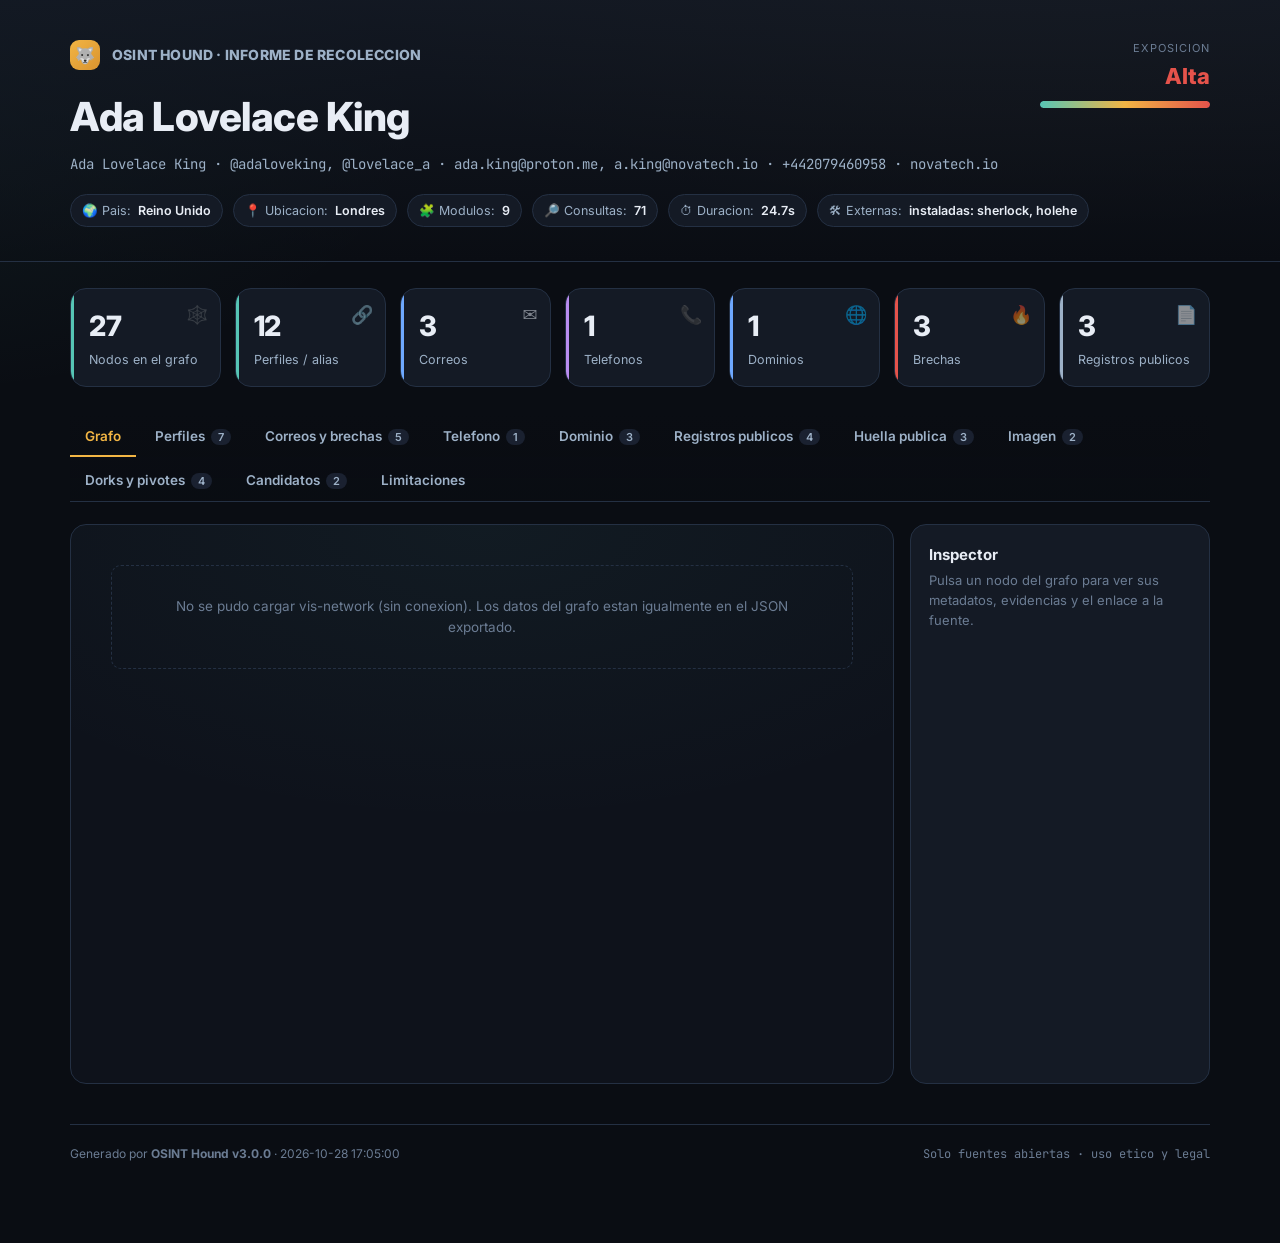
==== reports/demo_report.html @ 0c87f49f "OSINT Hound v3.0.0 — framework modular de OSINT de personas (mundial, human-in-the-loop, grafo árbol" ====
<!doctype html>
<html lang="es" data-theme="dark">
<head>
<meta charset="utf-8">
<meta name="viewport" content="width=device-width, initial-scale=1">
<title>Ada Lovelace King · OSINT Hound</title>
<link rel="preconnect" href="https://fonts.googleapis.com">
<link rel="preconnect" href="https://fonts.gstatic.com" crossorigin>
<link href="https://fonts.googleapis.com/css2?family=Inter:wght@400;500;600;700;800&family=JetBrains+Mono:wght@400;500&display=swap" rel="stylesheet">
<script src="https://cdn.jsdelivr.net/npm/vis-network@9.1.9/standalone/umd/vis-network.min.js"></script>
<style>
:root{
  --bg:#0a0d13; --bg2:#0e121b; --panel:#141a25; --panel2:#1a2130;
  --line:#243043; --line2:#2e3c52;
  --ink:#e8edf5; --muted:#9db1c7; --dim:#6b7c93;
  --gold:#f2b544; --teal:#56c5b5; --blue:#6ea8fe; --violet:#b98cf0;
  --red:#e5534b; --green:#64c98a; --amber:#f2b544;
  --radius:16px; --radius-sm:10px;
  --shadow:0 10px 40px -12px rgba(0,0,0,.6);
  --mono:'JetBrains Mono',ui-monospace,monospace;
}
*{box-sizing:border-box}
html,body{margin:0;padding:0}
body{
  font-family:'Inter',system-ui,-apple-system,Segoe UI,Roboto,sans-serif;
  background:
    radial-gradient(1200px 600px at 80% -10%, rgba(242,181,68,.08), transparent 60%),
    radial-gradient(1000px 500px at -10% 10%, rgba(86,197,181,.07), transparent 55%),
    var(--bg);
  color:var(--ink); line-height:1.55; -webkit-font-smoothing:antialiased;
}
a{color:var(--teal);text-decoration:none}
a:hover{text-decoration:underline}
.wrap{max-width:1180px;margin:0 auto;padding:0 20px 80px}

/* ---------- Hero ---------- */
.hero{
  position:relative;overflow:hidden;margin:0 0 26px;
  border-bottom:1px solid var(--line);
  background:linear-gradient(180deg, rgba(20,26,37,.85), rgba(10,13,19,.4));
}
.hero-inner{max-width:1180px;margin:0 auto;padding:40px 20px 34px;position:relative;z-index:2}
.brand{display:flex;align-items:center;gap:12px;font-weight:800;letter-spacing:.2px;
  font-size:14px;color:var(--muted);text-transform:uppercase}
.brand .dot{width:30px;height:30px;border-radius:9px;display:grid;place-items:center;
  background:linear-gradient(135deg,var(--gold),#d9932f);color:#1a1205;font-size:16px}
.h-title{font-size:clamp(26px,4vw,40px);font-weight:800;margin:16px 0 6px;letter-spacing:-.5px}
.h-sub{color:var(--muted);font-family:var(--mono);font-size:14px}
.h-meta{display:flex;flex-wrap:wrap;gap:10px;margin-top:18px}
.chip{display:inline-flex;align-items:center;gap:7px;font-size:12.5px;color:var(--muted);
  background:var(--panel);border:1px solid var(--line);padding:6px 11px;border-radius:999px}
.chip b{color:var(--ink);font-weight:600}
.expo{position:absolute;right:20px;top:40px;text-align:right;z-index:2}
.expo .lab{font-size:11px;text-transform:uppercase;letter-spacing:1px;color:var(--dim)}
.expo .val{font-size:22px;font-weight:800;margin-top:2px}
.expo.low .val{color:var(--green)} .expo.med .val{color:var(--amber)}
.expo.high .val{color:var(--red)} .expo.min .val{color:var(--teal)}
.meter{width:170px;height:7px;border-radius:999px;background:var(--panel2);margin-top:8px;overflow:hidden}
.meter i{display:block;height:100%;border-radius:999px;
  background:linear-gradient(90deg,var(--teal),var(--amber),var(--red))}

/* ---------- Stat tiles ---------- */
.tiles{display:grid;grid-template-columns:repeat(auto-fit,minmax(150px,1fr));gap:14px;margin:0 0 26px}
.tile{background:var(--panel);border:1px solid var(--line);border-radius:var(--radius);
  padding:16px 18px;position:relative;overflow:hidden}
.tile::before{content:"";position:absolute;left:0;top:0;bottom:0;width:3px;background:var(--accent,var(--teal))}
.tile .n{font-size:28px;font-weight:800;letter-spacing:-.5px}
.tile .l{font-size:12.5px;color:var(--muted);margin-top:2px}
.tile .ic{position:absolute;right:12px;top:12px;font-size:18px;opacity:.5}

/* ---------- Tabs ---------- */
.tabs{display:flex;gap:4px;flex-wrap:wrap;border-bottom:1px solid var(--line);margin:0 0 22px;
  position:sticky;top:0;background:linear-gradient(180deg,var(--bg),rgba(10,13,19,.9));
  z-index:5;padding-top:4px}
.tab{appearance:none;border:0;background:transparent;color:var(--muted);font-family:inherit;
  font-size:13.5px;font-weight:600;padding:11px 15px;cursor:pointer;border-bottom:2px solid transparent;
  border-radius:8px 8px 0 0;transition:.15s}
.tab:hover{color:var(--ink);background:var(--panel)}
.tab.active{color:var(--gold);border-bottom-color:var(--gold)}
.tab .c{font-size:11px;background:var(--panel2);color:var(--muted);border-radius:999px;
  padding:1px 7px;margin-left:6px;font-weight:600}
.panel{display:none;animation:fade .25s ease}
.panel.active{display:block}
@keyframes fade{from{opacity:0;transform:translateY(4px)}to{opacity:1;transform:none}}

/* ---------- Graph ---------- */
.graph-wrap{display:grid;grid-template-columns:1fr 300px;gap:16px}
@media(max-width:860px){.graph-wrap{grid-template-columns:1fr}}
#graph{height:560px;background:
  radial-gradient(600px 300px at 50% 0%, rgba(86,197,181,.05),transparent),
  var(--bg2);border:1px solid var(--line);border-radius:var(--radius);position:relative}
.toolbar{position:absolute;top:12px;left:12px;display:flex;gap:6px;flex-wrap:wrap;z-index:4}
.tbtn{font-family:inherit;font-size:12px;font-weight:600;color:var(--muted);
  background:rgba(20,26,37,.9);border:1px solid var(--line2);border-radius:8px;
  padding:6px 10px;cursor:pointer;backdrop-filter:blur(6px)}
.tbtn:hover{color:var(--ink);border-color:var(--teal)}
.tbtn.on{color:var(--gold);border-color:var(--gold)}
.legend{position:absolute;bottom:12px;left:12px;display:flex;gap:12px;flex-wrap:wrap;
  background:rgba(20,26,37,.85);border:1px solid var(--line);border-radius:10px;
  padding:8px 12px;font-size:11.5px;color:var(--muted);backdrop-filter:blur(6px)}
.legend span{display:inline-flex;align-items:center;gap:5px}
.legend i{width:9px;height:9px;border-radius:50%}
.inspector{background:var(--panel);border:1px solid var(--line);border-radius:var(--radius);
  padding:18px;min-height:200px}
.inspector h4{margin:0 0 4px;font-size:15px}
.inspector .ph{color:var(--dim);font-size:13px}
.inspector .row{display:flex;justify-content:space-between;gap:10px;font-size:12.5px;
  padding:7px 0;border-bottom:1px solid var(--line)}
.inspector .row .k{color:var(--muted)} .inspector .row .v{text-align:right;word-break:break-word}

/* ---------- Cards ---------- */
.grid{display:grid;grid-template-columns:repeat(auto-fill,minmax(300px,1fr));gap:14px}
.card{background:var(--panel);border:1px solid var(--line);border-radius:var(--radius-sm);
  padding:15px 16px;transition:.15s}
.card:hover{border-color:var(--line2);transform:translateY(-1px)}
.card.possible{border-style:dashed;border-color:#4a4226;background:
  linear-gradient(0deg,rgba(242,181,68,.04),transparent)}
.card .ct{display:flex;align-items:center;gap:8px;font-weight:600;font-size:14.5px}
.card .ct .em{font-size:16px}
.card .cu{font-family:var(--mono);font-size:12px;color:var(--muted);margin:6px 0 0;word-break:break-all}
.card .rows{margin-top:10px;font-size:12.5px}
.card .rows div{display:flex;justify-content:space-between;gap:10px;padding:3px 0}
.card .rows .k{color:var(--dim)} .card .rows .v{text-align:right;color:var(--ink);word-break:break-word}
.badge{font-size:10.5px;font-weight:700;text-transform:uppercase;letter-spacing:.4px;
  padding:2px 8px;border-radius:999px;margin-left:auto}
.badge.ok{background:rgba(100,201,138,.14);color:var(--green)}
.badge.maybe{background:rgba(242,181,68,.14);color:var(--amber)}
.badge.breach{background:rgba(229,83,75,.16);color:var(--red)}
.group-h{display:flex;align-items:center;gap:10px;margin:22px 0 12px;font-size:13px;
  text-transform:uppercase;letter-spacing:.6px;color:var(--dim);font-weight:700}
.group-h::after{content:"";flex:1;height:1px;background:var(--line)}
.empty{color:var(--dim);font-size:13.5px;padding:30px;text-align:center;
  border:1px dashed var(--line);border-radius:var(--radius-sm)}

/* ---------- Limitations ---------- */
.note{background:var(--panel);border:1px solid var(--line);border-left:3px solid var(--amber);
  border-radius:var(--radius-sm);padding:16px 18px;margin:0 0 14px}
.note h4{margin:0 0 8px;font-size:14.5px;color:var(--ink)}
.note ul{margin:0;padding-left:20px;color:var(--muted);font-size:13.5px}
.note li{margin:5px 0}
.foot{margin-top:40px;padding-top:20px;border-top:1px solid var(--line);
  color:var(--dim);font-size:12px;display:flex;justify-content:space-between;flex-wrap:wrap;gap:8px}
.k-link{font-family:var(--mono);font-size:12px}
</style>
</head>
<body>
<header class="hero">
  <div class="hero-inner">
    <div class="brand"><span class="dot">🐺</span> OSINT Hound · Informe de recoleccion</div>
    <div class="expo high">
      <div class="lab">Exposicion</div>
      <div class="val">Alta</div>
      <div class="meter"><i style="width:100%"></i></div>
    </div>
    <h1 class="h-title">Ada Lovelace King</h1>
    <div class="h-sub">Ada Lovelace King · @adaloveking, @lovelace_a · ada.king@proton.me, a.king@novatech.io · +442079460958 · novatech.io</div>
    <div class="h-meta"><span class="chip">🌍 Pais: <b>Reino Unido</b></span><span class="chip">📍 Ubicacion: <b>Londres</b></span><span class="chip">🧩 Modulos: <b>9</b></span><span class="chip">🔎 Consultas: <b>71</b></span><span class="chip">⏱ Duracion: <b>24.7s</b></span><span class="chip">🛠 Externas: <b>instaladas: sherlock, holehe</b></span></div>
  </div>
</header>

<main class="wrap">
  <section class="tiles"><div class="tile" style="--accent:var(--teal)"><div class="ic">🕸️</div><div class="n">27</div><div class="l">Nodos en el grafo</div></div><div class="tile" style="--accent:var(--teal)"><div class="ic">🔗</div><div class="n">12</div><div class="l">Perfiles / alias</div></div><div class="tile" style="--accent:var(--blue)"><div class="ic">✉️</div><div class="n">3</div><div class="l">Correos</div></div><div class="tile" style="--accent:var(--violet)"><div class="ic">📞</div><div class="n">1</div><div class="l">Telefonos</div></div><div class="tile" style="--accent:var(--blue)"><div class="ic">🌐</div><div class="n">1</div><div class="l">Dominios</div></div><div class="tile" style="--accent:var(--red)"><div class="ic">🔥</div><div class="n">3</div><div class="l">Brechas</div></div><div class="tile" style="--accent:var(--muted)"><div class="ic">📄</div><div class="n">3</div><div class="l">Registros publicos</div></div></section>

  <nav class="tabs"><button class="tab active" data-tab="grafo">Grafo</button><button class="tab" data-tab="perfiles">Perfiles<span class="c">7</span></button><button class="tab" data-tab="correos">Correos y brechas<span class="c">5</span></button><button class="tab" data-tab="telefono">Telefono<span class="c">1</span></button><button class="tab" data-tab="dominio">Dominio<span class="c">3</span></button><button class="tab" data-tab="registros">Registros publicos<span class="c">4</span></button><button class="tab" data-tab="huella">Huella publica<span class="c">3</span></button><button class="tab" data-tab="imagen">Imagen<span class="c">2</span></button><button class="tab" data-tab="dorks">Dorks y pivotes<span class="c">4</span></button><button class="tab" data-tab="candidatos">Candidatos<span class="c">2</span></button><button class="tab" data-tab="limitaciones">Limitaciones</button></nav>
  <section id="panel-grafo" class="panel active">
        <div class="graph-wrap">
          <div id="graph">
            <div class="toolbar">
              <button class="tbtn" id="b-tree" onclick="toggleTree()">🌳 Arbol</button>
              <button class="tbtn on" id="b-phys" onclick="togglePhysics()">✦ Fisica</button>
              <button class="tbtn" onclick="fitGraph()">⤢ Centrar</button>
              <button class="tbtn" onclick="exportPNG()">⇩ PNG</button>
              <button class="tbtn" onclick="exportJSON()">⇩ JSON</button>
            </div>
            <div class="legend"><span><i style="background:#f2b544"></i>Objetivo</span><span><i style="background:#56c5b5"></i>Alias</span><span><i style="background:#56c5b5"></i>Perfil</span><span><i style="background:#6ea8fe"></i>Correo</span><span><i style="background:#b98cf0"></i>Telefono</span><span><i style="background:#6ea8fe"></i>Dominio</span><span><i style="background:#e5534b"></i>Brecha</span><span><i style="background:#9db1c7"></i>Registro publico</span><span><i style="background:#d98c5f"></i>Imagen</span><span><i style="background:#8fd08c"></i>Ubicacion</span><span><i style="background:#7a869a"></i>Pivote</span></div>
          </div>
          <aside class="inspector" id="insp"></aside>
        </div></section><section id="panel-perfiles" class="panel"><div class="grid"><div class="card"><div class="ct"><span class="em">🔗</span><span>GitHub (@adaloveking)</span><span class="badge ok">confirmado</span></div><div class="cu"><a href="https://github.com/adaloveking" target="_blank" rel="noopener">https://github.com/adaloveking</a></div><div class="rows"><div><span class="k">site</span><span class="v">GitHub</span></div><div><span class="k">grupo</span><span class="v">Desarrollo</span></div></div></div><div class="card"><div class="ct"><span class="em">🔗</span><span>GitLab (@adaloveking)</span><span class="badge ok">confirmado</span></div><div class="cu"><a href="https://gitlab.com/adaloveking" target="_blank" rel="noopener">https://gitlab.com/adaloveking</a></div><div class="rows"><div><span class="k">site</span><span class="v">GitLab</span></div><div><span class="k">grupo</span><span class="v">Desarrollo</span></div></div></div><div class="card"><div class="ct"><span class="em">🔗</span><span>Keybase (@adaloveking)</span><span class="badge ok">confirmado</span></div><div class="cu"><a href="https://keybase.io/adaloveking" target="_blank" rel="noopener">https://keybase.io/adaloveking</a></div><div class="rows"><div><span class="k">site</span><span class="v">Keybase</span></div><div><span class="k">grupo</span><span class="v">Seguridad</span></div></div></div><div class="card"><div class="ct"><span class="em">🔗</span><span>Reddit (@adaloveking)</span><span class="badge ok">confirmado</span></div><div class="cu"><a href="https://www.reddit.com/user/adaloveking" target="_blank" rel="noopener">https://www.reddit.com/user/adaloveking</a></div><div class="rows"><div><span class="k">site</span><span class="v">Reddit</span></div><div><span class="k">grupo</span><span class="v">Social</span></div></div></div><div class="card"><div class="ct"><span class="em">🔗</span><span>Twitch (@lovelace_a)</span><span class="badge ok">confirmado</span></div><div class="cu"><a href="https://www.twitch.tv/lovelace_a" target="_blank" rel="noopener">https://www.twitch.tv/lovelace_a</a></div><div class="rows"><div><span class="k">site</span><span class="v">Twitch</span></div><div><span class="k">grupo</span><span class="v">Gaming</span></div></div></div><div class="card possible"><div class="ct"><span class="em">🔗</span><span>Mastodon (Gravatar)</span><span class="badge maybe">posible</span></div><div class="cu"><a href="https://mastodon.social/@adaking" target="_blank" rel="noopener">https://mastodon.social/@adaking</a></div><div class="rows"><div><span class="k">via</span><span class="v">Gravatar</span></div><div><span class="k">nota</span><span class="v">cuenta vinculada en el perfil de Gravatar</span></div></div></div><div class="card possible"><div class="ct"><span class="em">🔗</span><span>Spotify (@adaloveking)</span><span class="badge maybe">posible</span></div><div class="cu"><a href="https://open.spotify.com/user/adaloveking" target="_blank" rel="noopener">https://open.spotify.com/user/adaloveking</a></div><div class="rows"><div><span class="k">site</span><span class="v">Spotify</span></div></div></div></div></section><section id="panel-correos" class="panel"><div class="grid"><div class="card"><div class="ct"><span class="em">✉️</span><span>a.king@novatech.io</span><span class="badge ok">confirmado</span></div><div class="cu">a.king@novatech.io</div><div class="rows"><div><span class="k">proveedor</span><span class="v">corporativo/propio</span></div><div><span class="k">acepta correo</span><span class="v">True</span></div><div><span class="k">mx</span><span class="v">mail.novatech.io</span></div></div></div><div class="card"><div class="ct"><span class="em">✉️</span><span>ada.king@proton.me</span><span class="badge ok">confirmado</span></div><div class="cu">ada.king@proton.me</div><div class="rows"><div><span class="k">Foto Gravatar</span><span class="v"><img src="https://www.gravatar.com/avatar/00000000000000000000000000000000?d=identicon&amp;s=80" width="40" height="40" style="border-radius:8px;vertical-align:middle"></span></div><div><span class="k">nombre gravatar</span><span class="v">Ada K.</span></div><div><span class="k">proveedor</span><span class="v">gratuito</span></div><div><span class="k">acepta correo</span><span class="v">True</span></div><div><span class="k">perfil gravatar</span><span class="v">https://gravatar.com/adaloveking</span></div></div></div><div class="card"><div class="ct"><span class="em">🔥</span><span>Brecha: Collection #1</span><span class="badge breach">brecha</span></div><div class="cu">ada.king@proton.me</div><div class="rows"><div><span class="k">fecha</span><span class="v">2019-01</span></div><div><span class="k">datos filtrados</span><span class="v">Correos, contrasenas (hash)</span></div><div><span class="k">fuente</span><span class="v">HIBP</span></div></div></div><div class="card"><div class="ct"><span class="em">🔥</span><span>Brecha: Dropbox</span><span class="badge breach">brecha</span></div><div class="cu">a.king@novatech.io</div><div class="rows"><div><span class="k">fecha</span><span class="v">2012-07</span></div><div><span class="k">datos filtrados</span><span class="v">Correos, contrasenas</span></div><div><span class="k">fuente</span><span class="v">XposedOrNot</span></div></div></div><div class="card"><div class="ct"><span class="em">🔥</span><span>Brecha: LinkedIn (2021)</span><span class="badge breach">brecha</span></div><div class="cu">ada.king@proton.me</div><div class="rows"><div><span class="k">fecha</span><span class="v">2021-06</span></div><div><span class="k">datos filtrados</span><span class="v">Correos, nombres, cargos</span></div><div><span class="k">cuentas afectadas</span><span class="v">700000000</span></div><div><span class="k">fuente</span><span class="v">HIBP</span></div></div></div></div></section><section id="panel-telefono" class="panel"><div class="grid"><div class="card"><div class="ct"><span class="em">📞</span><span>+44 20 7946 0958</span><span class="badge ok">confirmado</span></div><div class="cu">+442079460958</div><div class="rows"><div><span class="k">pais</span><span class="v">Londres, Reino Unido</span></div><div><span class="k">prefijo pais</span><span class="v">+44</span></div><div><span class="k">operador</span><span class="v">BT</span></div><div><span class="k">tipo linea</span><span class="v">Fijo</span></div><div><span class="k">internacional</span><span class="v">+44 20 7946 0958</span></div><div><span class="k">zonas horarias</span><span class="v">Europe/London</span></div><div><span class="k">pivotes</span><span class="v"><a href="https://wa.me/442079460958" target="_blank" rel="noopener">WhatsApp</a> · <a href="https://www.google.com/search?q=%22+442079460958%22" target="_blank" rel="noopener">Buscar en Google</a></span></div></div></div></div></section><section id="panel-dominio" class="panel"><div class="grid"><div class="card"><div class="ct"><span class="em">🌐</span><span>novatech.io</span><span class="badge ok">confirmado</span></div><div class="cu"><a href="https://novatech.io" target="_blank" rel="noopener">https://novatech.io</a></div><div class="rows"><div><span class="k">a</span><span class="v">185.199.108.153</span></div><div><span class="k">mx</span><span class="v">mail.novatech.io</span></div><div><span class="k">ns</span><span class="v">ns1.cloudns.net, ns2.cloudns.net</span></div><div><span class="k">spf</span><span class="v">v=spf1 include:_spf.google.com ~all</span></div><div><span class="k">dmarc</span><span class="v">—</span></div><div><span class="k">riesgo spoofing</span><span class="v">sin DMARC</span></div><div><span class="k">registrador</span><span class="v">Namecheap, Inc.</span></div><div><span class="k">creado</span><span class="v">2019-03-12</span></div><div><span class="k">caduca</span><span class="v">2027-03-12</span></div><div><span class="k">servidores nombres</span><span class="v">ns1.cloudns.net, ns2.cloudns.net</span></div><div><span class="k">contacto whois</span><span class="v">redacted for privacy</span></div><div><span class="k">subdominios (6)</span><span class="v">www.novatech.io, mail.novatech.io, vpn.novatech.io, dev.novatech.io, staging.novatech.io, git.novatech.io</span></div></div></div><div class="card possible"><div class="ct"><span class="em">🧭</span><span>Subdominio: staging.novatech.io</span><span class="badge maybe">posible</span></div><div class="cu"><a href="https://staging.novatech.io" target="_blank" rel="noopener">https://staging.novatech.io</a></div><div class="rows"><div><span class="k">dominio padre</span><span class="v">novatech.io</span></div></div></div><div class="card possible"><div class="ct"><span class="em">🧭</span><span>Subdominio: vpn.novatech.io</span><span class="badge maybe">posible</span></div><div class="cu"><a href="https://vpn.novatech.io" target="_blank" rel="noopener">https://vpn.novatech.io</a></div><div class="rows"><div><span class="k">dominio padre</span><span class="v">novatech.io</span></div></div></div></div></section><section id="panel-registros" class="panel"><div class="group-h">Global</div><div class="grid"><div class="card possible"><div class="ct"><span class="em">🧭</span><span>EUR-Lex (DO de la UE)</span><span class="badge maybe">posible</span></div><div class="cu"><a href="https://eur-lex.europa.eu/search.html?type=quick&amp;text=%22Ada%20Lovelace%20King%22" target="_blank" rel="noopener">https://eur-lex.europa.eu/search.html?type=quick&amp;text=%22Ada%20Lovelace%20King%22</a></div><div class="rows"><div><span class="k">grupo</span><span class="v">Global</span></div></div></div><div class="card possible"><div class="ct"><span class="em">📄</span><span>OpenCorporates (cargos)</span><span class="badge maybe">posible</span></div><div class="cu"><a href="https://opencorporates.com/officers?q=Ada%20Lovelace%20King" target="_blank" rel="noopener">https://opencorporates.com/officers?q=Ada%20Lovelace%20King</a></div><div class="rows"><div><span class="k">grupo</span><span class="v">Global</span></div></div></div></div><div class="group-h">Reino Unido</div><div class="grid"><div class="card possible"><div class="ct"><span class="em">📄</span><span>Companies House</span><span class="badge maybe">posible</span></div><div class="cu"><a href="https://find-and-update.company-information.service.gov.uk/search?q=Ada%20Lovelace%20King" target="_blank" rel="noopener">https://find-and-update.company-information.service.gov.uk/search?q=Ada%20Lovelace%20King</a></div><div class="rows"><div><span class="k">grupo</span><span class="v">Reino Unido</span></div><div><span class="k">instruccion</span><span class="v">Abrir y confirmar coincidencias reales</span></div></div></div><div class="card possible"><div class="ct"><span class="em">📄</span><span>The Gazette (UK)</span><span class="badge maybe">posible</span></div><div class="cu"><a href="https://www.thegazette.co.uk/all-notices/notice?text=%22Ada%20Lovelace%20King%22" target="_blank" rel="noopener">https://www.thegazette.co.uk/all-notices/notice?text=%22Ada%20Lovelace%20King%22</a></div><div class="rows"><div><span class="k">grupo</span><span class="v">Reino Unido</span></div></div></div></div></section><section id="panel-huella" class="panel"><div class="group-h">Academico</div><div class="grid"><div class="card possible"><div class="ct"><span class="em">🧭</span><span>Paper: grafos de correlacion (ORCID)</span><span class="badge maybe">posible</span></div><div class="cu"><a href="https://orcid.org/0000-0002-ada-king" target="_blank" rel="noopener">https://orcid.org/0000-0002-ada-king</a></div><div class="rows"><div><span class="k">tipo</span><span class="v">Academico</span></div><div><span class="k">fuente</span><span class="v">orcid.org</span></div></div></div></div><div class="group-h">Medios</div><div class="grid"><div class="card possible"><div class="ct"><span class="em">🧭</span><span>Charla en DEF CON - OSINT moderno</span><span class="badge maybe">posible</span></div><div class="cu"><a href="https://media.defcon.org/talk-ada-king" target="_blank" rel="noopener">https://media.defcon.org/talk-ada-king</a></div><div class="rows"><div><span class="k">tipo</span><span class="v">Medios</span></div><div><span class="k">fuente</span><span class="v">media.defcon.org</span></div></div></div></div><div class="group-h">Profesional</div><div class="grid"><div class="card possible"><div class="ct"><span class="em">🧭</span><span>Ada Lovelace King - NovaTech (CTO)</span><span class="badge maybe">posible</span></div><div class="cu"><a href="https://www.linkedin.com/in/adaloveking" target="_blank" rel="noopener">https://www.linkedin.com/in/adaloveking</a></div><div class="rows"><div><span class="k">tipo</span><span class="v">Profesional</span></div><div><span class="k">fuente</span><span class="v">linkedin.com</span></div></div></div></div></section><section id="panel-imagen" class="panel"><div class="grid"><div class="card"><div class="ct"><span class="em">🖼️</span><span>Imagen: perfil.jpg</span><span class="badge ok">confirmado</span></div><div class="cu">perfil.jpg</div></div><div class="card possible"><div class="ct"><span class="em">🧭</span><span>Busqueda inversa: Yandex</span><span class="badge maybe">posible</span></div><div class="cu"><a href="https://yandex.com/images/" target="_blank" rel="noopener">https://yandex.com/images/</a></div><div class="rows"><div><span class="k">instruccion</span><span class="v">Subir la foto manualmente</span></div></div></div></div></section><section id="panel-dorks" class="panel"><div class="group-h">Correo ada.king@proton.me</div><div class="grid"><div class="card possible"><div class="ct"><span class="em">🧭</span><span>Correo en pastes</span><span class="badge maybe">posible</span></div><div class="cu"><a href="https://www.google.com/search?q=%22ada.king@proton.me%22%20site:pastebin.com" target="_blank" rel="noopener">https://www.google.com/search?q=%22ada.king@proton.me%22%20site:pastebin.com</a></div><div class="rows"><div><span class="k">grupo</span><span class="v">Correo ada.king@proton.me</span></div></div></div><div class="card possible"><div class="ct"><span class="em">🧭</span><span>Tecnica IntelX -&gt; Yandex</span><span class="badge maybe">posible</span></div><div class="cu"><a href="https://intelx.io/" target="_blank" rel="noopener">https://intelx.io/</a></div><div class="rows"><div><span class="k">grupo</span><span class="v">Correo ada.king@proton.me</span></div></div></div></div><div class="group-h">Nombre</div><div class="grid"><div class="card possible"><div class="ct"><span class="em">🧭</span><span>Documentos con el nombre</span><span class="badge maybe">posible</span></div><div class="cu"><a href="https://www.google.com/search?q=%22Ada%20Lovelace%20King%22%20filetype:pdf" target="_blank" rel="noopener">https://www.google.com/search?q=%22Ada%20Lovelace%20King%22%20filetype:pdf</a></div><div class="rows"><div><span class="k">grupo</span><span class="v">Nombre</span></div></div></div><div class="card possible"><div class="ct"><span class="em">🧭</span><span>Nombre exacto</span><span class="badge maybe">posible</span></div><div class="cu"><a href="https://www.google.com/search?q=%22Ada%20Lovelace%20King%22" target="_blank" rel="noopener">https://www.google.com/search?q=%22Ada%20Lovelace%20King%22</a></div><div class="rows"><div><span class="k">grupo</span><span class="v">Nombre</span></div></div></div></div></section><section id="panel-candidatos" class="panel"><div class="grid"><div class="card possible"><div class="ct"><span class="em">🧑</span><span>Alias candidato: adalovelaceking</span><span class="badge maybe">posible</span></div><div class="cu">adalovelaceking</div></div><div class="card possible"><div class="ct"><span class="em">✉️</span><span>Correo candidato: adaloveking@gmail.com</span><span class="badge maybe">posible</span></div><div class="cu">adaloveking@gmail.com</div></div></div></section><section id="panel-limitaciones" class="panel">
        
        <div class="note">
          <h4>Alcance y limitaciones de este informe</h4>
          <ul>
            <li><b>Solo fuentes abiertas (OSINT).</b> No se accede a sistemas privados,
                ni se vulnera ninguna cuenta. La informacion ya era publicamente accesible.</li>
            <li><b>Deteccion heuristica.</b> La existencia de un perfil por codigo de estado
                puede dar <i>falsos positivos</i>; por eso hay una fase de revision humana.</li>
            <li><b>Homonimos.</b> Un nombre puede corresponder a varias personas. Los hallazgos
                marcados <b>POSIBLE</b> no estan confirmados como del objetivo.</li>
            <li><b>Brechas de datos.</b> Indican que un correo aparecio en una filtracion
                conocida; no se muestran ni se recuperan contrasenas.</li>
            <li><b>Datos derivados.</b> Los alias/correos "candidatos" son inferencias para
                pivotar, no hechos verificados.</li>
            <li><b>Temporalidad.</b> La informacion refleja el momento de la consulta y puede
                quedar obsoleta.</li>
            <li><b>Dependencias externas.</b> Algunos modulos requieren claves de API o
                herramientas instaladas; si faltan, esa fuente no aporta datos.</li>
          </ul>
        </div>
        <div class="note" style="border-left-color:var(--teal)">
          <h4>Trazabilidad</h4>
          <ul>
            <li>Modulos ejecutados: Huella publica, Enumeracion de usuarios, Analisis de correo, Brechas de datos, Analisis telefonico, Auditoria de dominio, Registros y boletines oficiales, Metadatos de imagen, Google Dorks y pivotes</li>
            <li>Consultas de red realizadas: 71</li>
            <li>Total de hallazgos recogidos: 31</li>
          </ul>
        </div></section>

  <div class="foot">
    <span>Generado por <b>OSINT Hound v3.0.0</b> · 2026-10-28 17:05:00</span>
    <span class="k-link">Solo fuentes abiertas · uso etico y legal</span>
  </div>
</main>

<script>
const GRAPH = {"root": "person:ada-lovelace-king", "nodes": [{"id": "person:ada-lovelace-king", "label": "🎯 Ada Lovelace King", "group": "person", "type": "person", "confidence": "confirmed", "title": "Objetivo · Confirmado\nAda Lovelace King", "color": {"background": "#f2b544", "border": "#f2b544"}, "shape": "box", "borderWidth": 3, "shapeProperties": {"borderDashes": false}, "value": 30, "meta": {"resumen": "Ada Lovelace King · @adaloveking, @lovelace_a · ada.king@proton.me, a.king@novatech.io · +442079460958 · novatech.io", "pais": "Reino Unido", "ubicacion": "Londres"}}, {"id": "username:adaloveking", "label": "🧑 @adaloveking", "group": "username", "type": "username", "confidence": "confirmed", "title": "Alias · Confirmado\n@adaloveking", "color": {"background": "#56c5b5", "border": "#56c5b5"}, "shape": "dot", "borderWidth": 1, "shapeProperties": {"borderDashes": false}, "value": 12, "meta": {}}, {"id": "username:lovelace-a", "label": "🧑 @lovelace_a", "group": "username", "type": "username", "confidence": "confirmed", "title": "Alias · Confirmado\n@lovelace_a", "color": {"background": "#56c5b5", "border": "#56c5b5"}, "shape": "dot", "borderWidth": 1, "shapeProperties": {"borderDashes": false}, "value": 12, "meta": {}}, {"id": "email:ada-king-proton-me", "label": "✉️ ada.king@proton.me", "group": "email", "type": "email", "confidence": "confirmed", "title": "Correo · Confirmado\nada.king@proton.me", "color": {"background": "#6ea8fe", "border": "#6ea8fe"}, "shape": "dot", "borderWidth": 1, "shapeProperties": {"borderDashes": false}, "value": 12, "meta": {"gravatar": true, "nombre_gravatar": "Ada K.", "proveedor": "gratuito", "acepta_correo": true, "foto": "https://www.gravatar.com/avatar/00000000000000000000000000000000?d=identicon&s=80", "perfil_gravatar": "https://gravatar.com/adaloveking"}}, {"id": "email:a-king-novatech-io", "label": "✉️ a.king@novatech.io", "group": "email", "type": "email", "confidence": "confirmed", "title": "Correo · Confirmado\na.king@novatech.io", "color": {"background": "#6ea8fe", "border": "#6ea8fe"}, "shape": "dot", "borderWidth": 1, "shapeProperties": {"borderDashes": false}, "value": 12, "meta": {"proveedor": "corporativo/propio", "acepta_correo": true, "mx": ["mail.novatech.io"], "dominio": "novatech.io"}}, {"id": "domain:novatech-io", "label": "🌐 novatech.io", "group": "domain", "type": "domain", "confidence": "confirmed", "title": "Dominio · Confirmado\nnovatech.io", "color": {"background": "#6ea8fe", "border": "#6ea8fe"}, "shape": "dot", "borderWidth": 1, "shapeProperties": {"borderDashes": false}, "value": 12, "meta": {"a": ["185.199.108.153"], "mx": ["mail.novatech.io"], "ns": ["ns1.cloudns.net", "ns2.cloudns.net"], "spf": "v=spf1 include:_spf.google.com ~all", "dmarc": "—", "riesgo_spoofing": "sin DMARC", "registrador": "Namecheap, Inc.", "creado": "2019-03-12", "caduca": "2027-03-12", "servidores_nombres": ["ns1.cloudns.net", "ns2.cloudns.net"], "contacto_whois": "redacted for privacy", "subdominios": ["www.novatech.io", "mail.novatech.io", "vpn.novatech.io", "dev.novatech.io", "staging.novatech.io", "git.novatech.io"]}}, {"id": "phone:442079460958", "label": "📞 +442079460958", "group": "phone", "type": "phone", "confidence": "confirmed", "title": "Telefono · Confirmado\n+442079460958", "color": {"background": "#b98cf0", "border": "#b98cf0"}, "shape": "dot", "borderWidth": 1, "shapeProperties": {"borderDashes": false}, "value": 12, "meta": {"pais": "Londres, Reino Unido", "prefijo_pais": "+44", "operador": "BT", "tipo_linea": "Fijo", "internacional": "+44 20 7946 0958", "zonas_horarias": ["Europe/London"], "pivotes": {"WhatsApp": "https://wa.me/442079460958", "Buscar en Google": "https://www.google.com/search?q=%22+442079460958%22"}}}, {"id": "location:londres", "label": "📍 Londres", "group": "location", "type": "location", "confidence": "confirmed", "title": "Ubicacion · Confirmado\nLondres", "color": {"background": "#8fd08c", "border": "#8fd08c"}, "shape": "dot", "borderWidth": 1, "shapeProperties": {"borderDashes": false}, "value": 12, "meta": {}}, {"id": "profile:https-github-com-adaloveking", "label": "🔗 GitHub (@adaloveking)", "group": "profile", "type": "profile", "confidence": "confirmed", "title": "Perfil · Confirmado\nGitHub (@adaloveking)", "color": {"background": "#56c5b5", "border": "#56c5b5"}, "shape": "dot", "borderWidth": 1, "shapeProperties": {"borderDashes": false}, "value": 12, "meta": {"url": "https://github.com/adaloveking", "username": "adaloveking", "site": "GitHub", "grupo": "Desarrollo"}}, {"id": "profile:https-gitlab-com-adaloveking", "label": "🔗 GitLab (@adaloveking)", "group": "profile", "type": "profile", "confidence": "confirmed", "title": "Perfil · Confirmado\nGitLab (@adaloveking)", "color": {"background": "#56c5b5", "border": "#56c5b5"}, "shape": "dot", "borderWidth": 1, "shapeProperties": {"borderDashes": false}, "value": 12, "meta": {"url": "https://gitlab.com/adaloveking", "username": "adaloveking", "site": "GitLab", "grupo": "Desarrollo"}}, {"id": "profile:https-www-reddit-com-user-adaloveking", "label": "🔗 Reddit (@adaloveking)", "group": "profile", "type": "profile", "confidence": "confirmed", "title": "Perfil · Confirmado\nReddit (@adaloveking)", "color": {"background": "#56c5b5", "border": "#56c5b5"}, "shape": "dot", "borderWidth": 1, "shapeProperties": {"borderDashes": false}, "value": 12, "meta": {"url": "https://www.reddit.com/user/adaloveking", "username": "adaloveking", "site": "Reddit", "grupo": "Social"}}, {"id": "profile:https-keybase-io-adaloveking", "label": "🔗 Keybase (@adaloveking)", "group": "profile", "type": "profile", "confidence": "confirmed", "title": "Perfil · Confirmado\nKeybase (@adaloveking)", "color": {"background": "#56c5b5", "border": "#56c5b5"}, "shape": "dot", "borderWidth": 1, "shapeProperties": {"borderDashes": false}, "value": 12, "meta": {"url": "https://keybase.io/adaloveking", "username": "adaloveking", "site": "Keybase", "grupo": "Seguridad"}}, {"id": "profile:https-www-twitch-tv-lovelace-a", "label": "🔗 Twitch (@lovelace_a)", "group": "profile", "type": "profile", "confidence": "confirmed", "title": "Perfil · Confirmado\nTwitch (@lovelace_a)", "color": {"background": "#56c5b5", "border": "#56c5b5"}, "shape": "dot", "borderWidth": 1, "shapeProperties": {"borderDashes": false}, "value": 12, "meta": {"url": "https://www.twitch.tv/lovelace_a", "username": "lovelace_a", "site": "Twitch", "grupo": "Gaming"}}, {"id": "username:adaking", "label": "🧑 @adaking", "group": "username", "type": "username", "confidence": "possible", "title": "Alias · POSIBLE (revisar)\n@adaking", "color": {"background": "#2a2f3a", "border": "#56c5b5"}, "shape": "dot", "borderWidth": 1, "shapeProperties": {"borderDashes": [6, 4]}, "value": 12, "meta": {}}, {"id": "profile:https-mastodon-social-adaking", "label": "🔗 Mastodon (Gravatar)", "group": "profile", "type": "profile", "confidence": "possible", "title": "Perfil · POSIBLE (revisar)\nMastodon (Gravatar)", "color": {"background": "#2a2f3a", "border": "#56c5b5"}, "shape": "dot", "borderWidth": 1, "shapeProperties": {"borderDashes": [6, 4]}, "value": 12, "meta": {"url": "https://mastodon.social/@adaking", "via": "Gravatar", "username": "adaking", "nota": "cuenta vinculada en el perfil de Gravatar"}}, {"id": "profile:https-open-spotify-com-user-adaloveking", "label": "🔗 Spotify (@adaloveking)", "group": "profile", "type": "profile", "confidence": "possible", "title": "Perfil · POSIBLE (revisar)\nSpotify (@adaloveking)", "color": {"background": "#2a2f3a", "border": "#56c5b5"}, "shape": "dot", "borderWidth": 1, "shapeProperties": {"borderDashes": [6, 4]}, "value": 12, "meta": {"url": "https://open.spotify.com/user/adaloveking", "username": "adaloveking", "site": "Spotify"}}, {"id": "breach:brecha-linkedin-2021-ada-king-proton-me", "label": "🔥 Brecha: LinkedIn (2021)", "group": "breach", "type": "breach", "confidence": "confirmed", "title": "Brecha · Confirmado\nBrecha: LinkedIn (2021)", "color": {"background": "#e5534b", "border": "#e5534b"}, "shape": "dot", "borderWidth": 1, "shapeProperties": {"borderDashes": false}, "value": 12, "meta": {"email": "ada.king@proton.me", "fecha": "2021-06", "datos_filtrados": "Correos, nombres, cargos", "cuentas_afectadas": 700000000, "fuente": "HIBP"}}, {"id": "breach:brecha-collection-1-ada-king-proton-me", "label": "🔥 Brecha: Collection #1", "group": "breach", "type": "breach", "confidence": "confirmed", "title": "Brecha · Confirmado\nBrecha: Collection #1", "color": {"background": "#e5534b", "border": "#e5534b"}, "shape": "dot", "borderWidth": 1, "shapeProperties": {"borderDashes": false}, "value": 12, "meta": {"email": "ada.king@proton.me", "fecha": "2019-01", "datos_filtrados": "Correos, contrasenas (hash)", "fuente": "HIBP"}}, {"id": "breach:brecha-dropbox-a-king-novatech-io", "label": "🔥 Brecha: Dropbox", "group": "breach", "type": "breach", "confidence": "confirmed", "title": "Brecha · Confirmado\nBrecha: Dropbox", "color": {"background": "#e5534b", "border": "#e5534b"}, "shape": "dot", "borderWidth": 1, "shapeProperties": {"borderDashes": false}, "value": 12, "meta": {"email": "a.king@novatech.io", "fecha": "2012-07", "datos_filtrados": "Correos, contrasenas", "fuente": "XposedOrNot"}}, {"id": "record:https-find-and-update-company-information-service-gov-uk-search-q-ada-20lovelace", "label": "📄 Companies House", "group": "record", "type": "record", "confidence": "possible", "title": "Registro publico · POSIBLE (revisar)\nCompanies House", "color": {"background": "#2a2f3a", "border": "#9db1c7"}, "shape": "dot", "borderWidth": 1, "shapeProperties": {"borderDashes": [6, 4]}, "value": 12, "meta": {"url": "https://find-and-update.company-information.service.gov.uk/search?q=Ada%20Lovelace%20King", "grupo": "Reino Unido", "instruccion": "Abrir y confirmar coincidencias reales"}}, {"id": "record:https-www-thegazette-co-uk-all-notices-notice-text-22ada-20lovelace-20king-22", "label": "📄 The Gazette (UK)", "group": "record", "type": "record", "confidence": "possible", "title": "Registro publico · POSIBLE (revisar)\nThe Gazette (UK)", "color": {"background": "#2a2f3a", "border": "#9db1c7"}, "shape": "dot", "borderWidth": 1, "shapeProperties": {"borderDashes": [6, 4]}, "value": 12, "meta": {"url": "https://www.thegazette.co.uk/all-notices/notice?text=%22Ada%20Lovelace%20King%22", "grupo": "Reino Unido"}}, {"id": "record:https-opencorporates-com-officers-q-ada-20lovelace-20king", "label": "📄 OpenCorporates (cargos)", "group": "record", "type": "record", "confidence": "possible", "title": "Registro publico · POSIBLE (revisar)\nOpenCorporates (cargos)", "color": {"background": "#2a2f3a", "border": "#9db1c7"}, "shape": "dot", "borderWidth": 1, "shapeProperties": {"borderDashes": [6, 4]}, "value": 12, "meta": {"url": "https://opencorporates.com/officers?q=Ada%20Lovelace%20King", "grupo": "Global"}}, {"id": "image:perfil-jpg", "label": "🖼️ Imagen: perfil.jpg", "group": "image", "type": "image", "confidence": "confirmed", "title": "Imagen · Confirmado\nImagen: perfil.jpg", "color": {"background": "#d98c5f", "border": "#d98c5f"}, "shape": "dot", "borderWidth": 1, "shapeProperties": {"borderDashes": false}, "value": 12, "meta": {"fichero": "perfil.jpg", "camara": "Apple iPhone 14 Pro", "fecha_captura": "2024:05:18 14:32:07", "software": "iOS 17.4", "gps": [51.5079, -0.0877], "mapa": "https://www.google.com/maps?q=51.5079,-0.0877"}}, {"id": "location:51-5079-0-0877", "label": "📍 GPS [51.5079, -0.0877]", "group": "location", "type": "location", "confidence": "confirmed", "title": "Ubicacion · Confirmado\nGPS [51.5079, -0.0877]", "color": {"background": "#8fd08c", "border": "#8fd08c"}, "shape": "dot", "borderWidth": 1, "shapeProperties": {"borderDashes": false}, "value": 12, "meta": {}}, {"id": "username:adalovelaceking", "label": "🧑 @adalovelaceking", "group": "username", "type": "username", "confidence": "possible", "title": "Alias · POSIBLE (revisar)\n@adalovelaceking", "color": {"background": "#2a2f3a", "border": "#56c5b5"}, "shape": "dot", "borderWidth": 1, "shapeProperties": {"borderDashes": [6, 4]}, "value": 12, "meta": {}}, {"id": "profile:adalovelaceking", "label": "🔗 Alias candidato: adalovelaceking", "group": "profile", "type": "profile", "confidence": "possible", "title": "Perfil · POSIBLE (revisar)\nAlias candidato: adalovelaceking", "color": {"background": "#2a2f3a", "border": "#56c5b5"}, "shape": "dot", "borderWidth": 1, "shapeProperties": {"borderDashes": [6, 4]}, "value": 12, "meta": {"url": "", "derived_from": "nombre", "username": "adalovelaceking"}}, {"id": "email:adaloveking-gmail-com", "label": "✉️ adaloveking@gmail.com", "group": "email", "type": "email", "confidence": "possible", "title": "Correo · POSIBLE (revisar)\nadaloveking@gmail.com", "color": {"background": "#2a2f3a", "border": "#6ea8fe"}, "shape": "dot", "borderWidth": 1, "shapeProperties": {"borderDashes": [6, 4]}, "value": 12, "meta": {"derived_from": "alias:adaloveking"}}], "edges": [{"from": "person:ada-lovelace-king", "to": "username:adaloveking", "label": "alias", "dashes": false, "color": {"color": "#56c5b5", "opacity": 0.55}}, {"from": "person:ada-lovelace-king", "to": "username:lovelace-a", "label": "alias", "dashes": false, "color": {"color": "#56c5b5", "opacity": 0.55}}, {"from": "person:ada-lovelace-king", "to": "email:ada-king-proton-me", "label": "correo", "dashes": false, "color": {"color": "#56c5b5", "opacity": 0.55}}, {"from": "person:ada-lovelace-king", "to": "email:a-king-novatech-io", "label": "correo", "dashes": false, "color": {"color": "#56c5b5", "opacity": 0.55}}, {"from": "person:ada-lovelace-king", "to": "domain:novatech-io", "label": "dominio", "dashes": false, "color": {"color": "#56c5b5", "opacity": 0.55}}, {"from": "person:ada-lovelace-king", "to": "phone:442079460958", "label": "telefono", "dashes": false, "color": {"color": "#56c5b5", "opacity": 0.55}}, {"from": "person:ada-lovelace-king", "to": "location:londres", "label": "ubicacion", "dashes": false, "color": {"color": "#56c5b5", "opacity": 0.55}}, {"from": "username:adaloveking", "to": "profile:https-github-com-adaloveking", "label": "perfil", "dashes": false, "color": {"color": "#56c5b5", "opacity": 0.55}}, {"from": "username:adaloveking", "to": "profile:https-gitlab-com-adaloveking", "label": "perfil", "dashes": false, "color": {"color": "#56c5b5", "opacity": 0.55}}, {"from": "username:adaloveking", "to": "profile:https-www-reddit-com-user-adaloveking", "label": "perfil", "dashes": false, "color": {"color": "#56c5b5", "opacity": 0.55}}, {"from": "username:adaloveking", "to": "profile:https-keybase-io-adaloveking", "label": "perfil", "dashes": false, "color": {"color": "#56c5b5", "opacity": 0.55}}, {"from": "username:lovelace-a", "to": "profile:https-www-twitch-tv-lovelace-a", "label": "perfil", "dashes": false, "color": {"color": "#56c5b5", "opacity": 0.55}}, {"from": "person:ada-lovelace-king", "to": "username:adaking", "label": "alias", "dashes": [6, 4], "color": {"color": "#f2b544", "opacity": 0.55}}, {"from": "username:adaking", "to": "profile:https-mastodon-social-adaking", "label": "perfil", "dashes": [6, 4], "color": {"color": "#f2b544", "opacity": 0.55}}, {"from": "username:adaloveking", "to": "profile:https-open-spotify-com-user-adaloveking", "label": "perfil", "dashes": [6, 4], "color": {"color": "#f2b544", "opacity": 0.55}}, {"from": "email:ada-king-proton-me", "to": "breach:brecha-linkedin-2021-ada-king-proton-me", "label": "expuesto en", "dashes": false, "color": {"color": "#56c5b5", "opacity": 0.55}}, {"from": "email:ada-king-proton-me", "to": "breach:brecha-collection-1-ada-king-proton-me", "label": "expuesto en", "dashes": false, "color": {"color": "#56c5b5", "opacity": 0.55}}, {"from": "email:a-king-novatech-io", "to": "breach:brecha-dropbox-a-king-novatech-io", "label": "expuesto en", "dashes": false, "color": {"color": "#56c5b5", "opacity": 0.55}}, {"from": "person:ada-lovelace-king", "to": "record:https-find-and-update-company-information-service-gov-uk-search-q-ada-20lovelace", "label": "registro", "dashes": [6, 4], "color": {"color": "#f2b544", "opacity": 0.55}}, {"from": "person:ada-lovelace-king", "to": "record:https-www-thegazette-co-uk-all-notices-notice-text-22ada-20lovelace-20king-22", "label": "registro", "dashes": [6, 4], "color": {"color": "#f2b544", "opacity": 0.55}}, {"from": "person:ada-lovelace-king", "to": "record:https-opencorporates-com-officers-q-ada-20lovelace-20king", "label": "registro", "dashes": [6, 4], "color": {"color": "#f2b544", "opacity": 0.55}}, {"from": "person:ada-lovelace-king", "to": "image:perfil-jpg", "label": "imagen", "dashes": false, "color": {"color": "#56c5b5", "opacity": 0.55}}, {"from": "image:perfil-jpg", "to": "location:51-5079-0-0877", "label": "capturada en", "dashes": false, "color": {"color": "#56c5b5", "opacity": 0.55}}, {"from": "person:ada-lovelace-king", "to": "username:adalovelaceking", "label": "alias", "dashes": [6, 4], "color": {"color": "#f2b544", "opacity": 0.55}}, {"from": "username:adalovelaceking", "to": "profile:adalovelaceking", "label": "perfil", "dashes": [6, 4], "color": {"color": "#f2b544", "opacity": 0.55}}, {"from": "person:ada-lovelace-king", "to": "email:adaloveking-gmail-com", "label": "correo", "dashes": [6, 4], "color": {"color": "#f2b544", "opacity": 0.55}}, {"from": "email:a-king-novatech-io", "to": "domain:novatech-io", "label": "mismo dominio", "dashes": [6, 4], "color": {"color": "#f2b544", "opacity": 0.55}}], "stats": {"nodes": 27, "edges": 27, "profiles": 12, "emails": 3, "phones": 1, "domains": 1, "breaches": 3, "records": 3}};
const META  = {"objetivo": "Ada Lovelace King · @adaloveking, @lovelace_a · ada.king@proton.me, a.king@novatech.io · +442079460958 · novatech.io", "pais": "Reino Unido", "fecha": "2026-10-28 17:05:00", "modulos": ["Huella publica", "Enumeracion de usuarios", "Analisis de correo", "Brechas de datos", "Analisis telefonico", "Auditoria de dominio", "Registros y boletines oficiales", "Metadatos de imagen", "Google Dorks y pivotes"], "herramientas_externas": "instaladas: sherlock, holehe", "advertencias": [], "duracion_s": 24.7, "consultas_realizadas": 71, "total_hallazgos": 31, "confirmados": 13};

/* ---- Tabs ---- */
document.querySelectorAll('.tab').forEach(t=>{
  t.addEventListener('click',()=>{
    document.querySelectorAll('.tab').forEach(x=>x.classList.remove('active'));
    document.querySelectorAll('.panel').forEach(x=>x.classList.remove('active'));
    t.classList.add('active');
    document.getElementById('panel-'+t.dataset.tab).classList.add('active');
    if(t.dataset.tab==='grafo' && network) setTimeout(()=>network.fit(),50);
  });
});

/* ---- Graph (vis-network) ---- */
let network=null, physicsOn=true, treeMode=false;
function nodeTitle(n){
  let m=n.meta||{}; let s=n.label.replace(/^[^ ]+ /,'');
  return s;
}
function buildGraph(){
  if(typeof vis==='undefined'){ document.getElementById('graph').innerHTML=
    '<div class="empty" style="margin:40px">No se pudo cargar vis-network (sin conexion). '+
    'Los datos del grafo estan igualmente en el JSON exportado.</div>'; return; }
  const nodes=new vis.DataSet(GRAPH.nodes);
  const edges=new vis.DataSet(GRAPH.edges);
  const opts={
    nodes:{font:{color:'#e8edf5',size:13,face:'Inter'},borderWidth:1,
      scaling:{min:8,max:34}},
    edges:{font:{color:'#9db1c7',size:10,strokeWidth:0,face:'Inter'},
      smooth:{type:'continuous'},arrows:{to:{enabled:false}},width:1.2},
    physics:{enabled:true,barnesHut:{gravitationalConstant:-9000,springLength:140,
      springConstant:.04,damping:.5},stabilization:{iterations:180}},
    interaction:{hover:true,tooltipDelay:120,navigationButtons:false},
    layout:{improvedLayout:true}
  };
  network=new vis.Network(document.getElementById('graph'),{nodes,edges},opts);
  network.on('selectNode',p=>showNode(nodes.get(p.nodes[0])));
  network.on('deselectNode',clearNode);
}
function showNode(n){
  const box=document.getElementById('insp');
  let rows='';
  const m=n.meta||{};
  for(const k in m){
    let v=m[k]; if(v===null||v==='')continue;
    if(typeof v==='object') v=JSON.stringify(v);
    rows+=`<div class="row"><span class="k">${k}</span><span class="v">${v}</span></div>`;
  }
  const url=(m.url||'');
  box.innerHTML=`<h4>${n.label}</h4>`+
    `<div class="ph">${n.confidence==='possible'?'⚠ POSIBLE · pendiente de revision':'● Confirmado'} · ${n.type}</div>`+
    (url?`<div style="margin:8px 0"><a href="${url}" target="_blank" rel="noopener">${url}</a></div>`:'')+
    (rows||'<div class="ph" style="margin-top:10px">Sin metadatos adicionales.</div>');
}
function clearNode(){document.getElementById('insp').innerHTML=
  '<h4>Inspector</h4><div class="ph">Pulsa un nodo del grafo para ver sus metadatos, evidencias y el enlace a la fuente.</div>';}

function toggleTree(){
  treeMode=!treeMode;
  document.getElementById('b-tree').classList.toggle('on',treeMode);
  network.setOptions(treeMode?
    {layout:{hierarchical:{enabled:true,direction:'UD',sortMethod:'directed',
      levelSeparation:120,nodeSpacing:140}},physics:false}:
    {layout:{hierarchical:{enabled:false}},physics:{enabled:physicsOn}});
  setTimeout(()=>network.fit(),60);
}
function togglePhysics(){physicsOn=!physicsOn;
  document.getElementById('b-phys').classList.toggle('on',physicsOn);
  if(!treeMode)network.setOptions({physics:{enabled:physicsOn}});}
function fitGraph(){network.fit({animation:true});}
function exportPNG(){
  const c=document.querySelector('#graph canvas'); if(!c)return;
  const a=document.createElement('a'); a.download='osint_hound_grafo.png';
  a.href=c.toDataURL('image/png'); a.click();
}
function exportJSON(){
  const blob=new Blob([JSON.stringify({meta:META,graph:GRAPH},null,2)],
    {type:'application/json'});
  const a=document.createElement('a'); a.download='osint_hound_grafo.json';
  a.href=URL.createObjectURL(blob); a.click();
}
window.addEventListener('load',()=>{buildGraph();clearNode();});
</script>
</body>
</html>
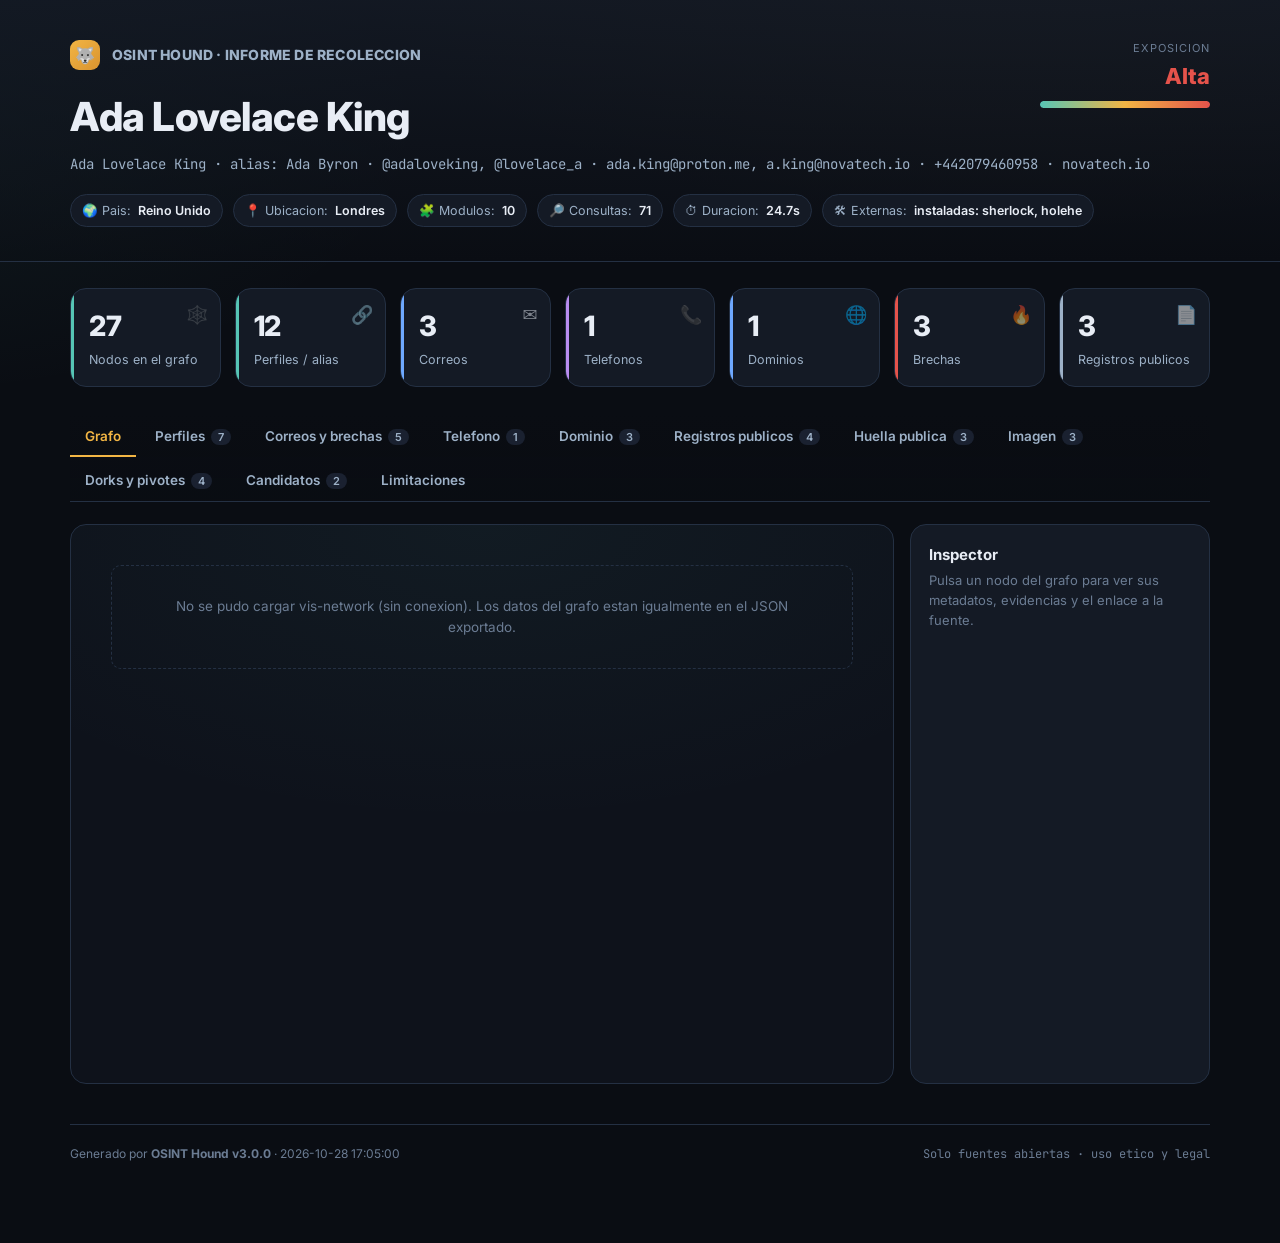
==== commit ca343499: "Añade técnicas de personas de los apuntes OSINT - Campo aka (nombre de soltera/seudónimo) en CLI, as" ====
--- a/reports/demo_report.html
+++ b/reports/demo_report.html
@@ -153,15 +153,15 @@
       <div class="meter"><i style="width:100%"></i></div>
     </div>
     <h1 class="h-title">Ada Lovelace King</h1>
-    <div class="h-sub">Ada Lovelace King · @adaloveking, @lovelace_a · ada.king@proton.me, a.king@novatech.io · +442079460958 · novatech.io</div>
-    <div class="h-meta"><span class="chip">🌍 Pais: <b>Reino Unido</b></span><span class="chip">📍 Ubicacion: <b>Londres</b></span><span class="chip">🧩 Modulos: <b>9</b></span><span class="chip">🔎 Consultas: <b>71</b></span><span class="chip">⏱ Duracion: <b>24.7s</b></span><span class="chip">🛠 Externas: <b>instaladas: sherlock, holehe</b></span></div>
+    <div class="h-sub">Ada Lovelace King · alias: Ada Byron · @adaloveking, @lovelace_a · ada.king@proton.me, a.king@novatech.io · +442079460958 · novatech.io</div>
+    <div class="h-meta"><span class="chip">🌍 Pais: <b>Reino Unido</b></span><span class="chip">📍 Ubicacion: <b>Londres</b></span><span class="chip">🧩 Modulos: <b>10</b></span><span class="chip">🔎 Consultas: <b>71</b></span><span class="chip">⏱ Duracion: <b>24.7s</b></span><span class="chip">🛠 Externas: <b>instaladas: sherlock, holehe</b></span></div>
   </div>
 </header>
 
 <main class="wrap">
   <section class="tiles"><div class="tile" style="--accent:var(--teal)"><div class="ic">🕸️</div><div class="n">27</div><div class="l">Nodos en el grafo</div></div><div class="tile" style="--accent:var(--teal)"><div class="ic">🔗</div><div class="n">12</div><div class="l">Perfiles / alias</div></div><div class="tile" style="--accent:var(--blue)"><div class="ic">✉️</div><div class="n">3</div><div class="l">Correos</div></div><div class="tile" style="--accent:var(--violet)"><div class="ic">📞</div><div class="n">1</div><div class="l">Telefonos</div></div><div class="tile" style="--accent:var(--blue)"><div class="ic">🌐</div><div class="n">1</div><div class="l">Dominios</div></div><div class="tile" style="--accent:var(--red)"><div class="ic">🔥</div><div class="n">3</div><div class="l">Brechas</div></div><div class="tile" style="--accent:var(--muted)"><div class="ic">📄</div><div class="n">3</div><div class="l">Registros publicos</div></div></section>
 
-  <nav class="tabs"><button class="tab active" data-tab="grafo">Grafo</button><button class="tab" data-tab="perfiles">Perfiles<span class="c">7</span></button><button class="tab" data-tab="correos">Correos y brechas<span class="c">5</span></button><button class="tab" data-tab="telefono">Telefono<span class="c">1</span></button><button class="tab" data-tab="dominio">Dominio<span class="c">3</span></button><button class="tab" data-tab="registros">Registros publicos<span class="c">4</span></button><button class="tab" data-tab="huella">Huella publica<span class="c">3</span></button><button class="tab" data-tab="imagen">Imagen<span class="c">2</span></button><button class="tab" data-tab="dorks">Dorks y pivotes<span class="c">4</span></button><button class="tab" data-tab="candidatos">Candidatos<span class="c">2</span></button><button class="tab" data-tab="limitaciones">Limitaciones</button></nav>
+  <nav class="tabs"><button class="tab active" data-tab="grafo">Grafo</button><button class="tab" data-tab="perfiles">Perfiles<span class="c">7</span></button><button class="tab" data-tab="correos">Correos y brechas<span class="c">5</span></button><button class="tab" data-tab="telefono">Telefono<span class="c">1</span></button><button class="tab" data-tab="dominio">Dominio<span class="c">3</span></button><button class="tab" data-tab="registros">Registros publicos<span class="c">4</span></button><button class="tab" data-tab="huella">Huella publica<span class="c">3</span></button><button class="tab" data-tab="imagen">Imagen<span class="c">3</span></button><button class="tab" data-tab="dorks">Dorks y pivotes<span class="c">4</span></button><button class="tab" data-tab="candidatos">Candidatos<span class="c">2</span></button><button class="tab" data-tab="limitaciones">Limitaciones</button></nav>
   <section id="panel-grafo" class="panel active">
         <div class="graph-wrap">
           <div id="graph">
@@ -175,7 +175,7 @@
             <div class="legend"><span><i style="background:#f2b544"></i>Objetivo</span><span><i style="background:#56c5b5"></i>Alias</span><span><i style="background:#56c5b5"></i>Perfil</span><span><i style="background:#6ea8fe"></i>Correo</span><span><i style="background:#b98cf0"></i>Telefono</span><span><i style="background:#6ea8fe"></i>Dominio</span><span><i style="background:#e5534b"></i>Brecha</span><span><i style="background:#9db1c7"></i>Registro publico</span><span><i style="background:#d98c5f"></i>Imagen</span><span><i style="background:#8fd08c"></i>Ubicacion</span><span><i style="background:#7a869a"></i>Pivote</span></div>
           </div>
           <aside class="inspector" id="insp"></aside>
-        </div></section><section id="panel-perfiles" class="panel"><div class="grid"><div class="card"><div class="ct"><span class="em">🔗</span><span>GitHub (@adaloveking)</span><span class="badge ok">confirmado</span></div><div class="cu"><a href="https://github.com/adaloveking" target="_blank" rel="noopener">https://github.com/adaloveking</a></div><div class="rows"><div><span class="k">site</span><span class="v">GitHub</span></div><div><span class="k">grupo</span><span class="v">Desarrollo</span></div></div></div><div class="card"><div class="ct"><span class="em">🔗</span><span>GitLab (@adaloveking)</span><span class="badge ok">confirmado</span></div><div class="cu"><a href="https://gitlab.com/adaloveking" target="_blank" rel="noopener">https://gitlab.com/adaloveking</a></div><div class="rows"><div><span class="k">site</span><span class="v">GitLab</span></div><div><span class="k">grupo</span><span class="v">Desarrollo</span></div></div></div><div class="card"><div class="ct"><span class="em">🔗</span><span>Keybase (@adaloveking)</span><span class="badge ok">confirmado</span></div><div class="cu"><a href="https://keybase.io/adaloveking" target="_blank" rel="noopener">https://keybase.io/adaloveking</a></div><div class="rows"><div><span class="k">site</span><span class="v">Keybase</span></div><div><span class="k">grupo</span><span class="v">Seguridad</span></div></div></div><div class="card"><div class="ct"><span class="em">🔗</span><span>Reddit (@adaloveking)</span><span class="badge ok">confirmado</span></div><div class="cu"><a href="https://www.reddit.com/user/adaloveking" target="_blank" rel="noopener">https://www.reddit.com/user/adaloveking</a></div><div class="rows"><div><span class="k">site</span><span class="v">Reddit</span></div><div><span class="k">grupo</span><span class="v">Social</span></div></div></div><div class="card"><div class="ct"><span class="em">🔗</span><span>Twitch (@lovelace_a)</span><span class="badge ok">confirmado</span></div><div class="cu"><a href="https://www.twitch.tv/lovelace_a" target="_blank" rel="noopener">https://www.twitch.tv/lovelace_a</a></div><div class="rows"><div><span class="k">site</span><span class="v">Twitch</span></div><div><span class="k">grupo</span><span class="v">Gaming</span></div></div></div><div class="card possible"><div class="ct"><span class="em">🔗</span><span>Mastodon (Gravatar)</span><span class="badge maybe">posible</span></div><div class="cu"><a href="https://mastodon.social/@adaking" target="_blank" rel="noopener">https://mastodon.social/@adaking</a></div><div class="rows"><div><span class="k">via</span><span class="v">Gravatar</span></div><div><span class="k">nota</span><span class="v">cuenta vinculada en el perfil de Gravatar</span></div></div></div><div class="card possible"><div class="ct"><span class="em">🔗</span><span>Spotify (@adaloveking)</span><span class="badge maybe">posible</span></div><div class="cu"><a href="https://open.spotify.com/user/adaloveking" target="_blank" rel="noopener">https://open.spotify.com/user/adaloveking</a></div><div class="rows"><div><span class="k">site</span><span class="v">Spotify</span></div></div></div></div></section><section id="panel-correos" class="panel"><div class="grid"><div class="card"><div class="ct"><span class="em">✉️</span><span>a.king@novatech.io</span><span class="badge ok">confirmado</span></div><div class="cu">a.king@novatech.io</div><div class="rows"><div><span class="k">proveedor</span><span class="v">corporativo/propio</span></div><div><span class="k">acepta correo</span><span class="v">True</span></div><div><span class="k">mx</span><span class="v">mail.novatech.io</span></div></div></div><div class="card"><div class="ct"><span class="em">✉️</span><span>ada.king@proton.me</span><span class="badge ok">confirmado</span></div><div class="cu">ada.king@proton.me</div><div class="rows"><div><span class="k">Foto Gravatar</span><span class="v"><img src="https://www.gravatar.com/avatar/00000000000000000000000000000000?d=identicon&amp;s=80" width="40" height="40" style="border-radius:8px;vertical-align:middle"></span></div><div><span class="k">nombre gravatar</span><span class="v">Ada K.</span></div><div><span class="k">proveedor</span><span class="v">gratuito</span></div><div><span class="k">acepta correo</span><span class="v">True</span></div><div><span class="k">perfil gravatar</span><span class="v">https://gravatar.com/adaloveking</span></div></div></div><div class="card"><div class="ct"><span class="em">🔥</span><span>Brecha: Collection #1</span><span class="badge breach">brecha</span></div><div class="cu">ada.king@proton.me</div><div class="rows"><div><span class="k">fecha</span><span class="v">2019-01</span></div><div><span class="k">datos filtrados</span><span class="v">Correos, contrasenas (hash)</span></div><div><span class="k">fuente</span><span class="v">HIBP</span></div></div></div><div class="card"><div class="ct"><span class="em">🔥</span><span>Brecha: Dropbox</span><span class="badge breach">brecha</span></div><div class="cu">a.king@novatech.io</div><div class="rows"><div><span class="k">fecha</span><span class="v">2012-07</span></div><div><span class="k">datos filtrados</span><span class="v">Correos, contrasenas</span></div><div><span class="k">fuente</span><span class="v">XposedOrNot</span></div></div></div><div class="card"><div class="ct"><span class="em">🔥</span><span>Brecha: LinkedIn (2021)</span><span class="badge breach">brecha</span></div><div class="cu">ada.king@proton.me</div><div class="rows"><div><span class="k">fecha</span><span class="v">2021-06</span></div><div><span class="k">datos filtrados</span><span class="v">Correos, nombres, cargos</span></div><div><span class="k">cuentas afectadas</span><span class="v">700000000</span></div><div><span class="k">fuente</span><span class="v">HIBP</span></div></div></div></div></section><section id="panel-telefono" class="panel"><div class="grid"><div class="card"><div class="ct"><span class="em">📞</span><span>+44 20 7946 0958</span><span class="badge ok">confirmado</span></div><div class="cu">+442079460958</div><div class="rows"><div><span class="k">pais</span><span class="v">Londres, Reino Unido</span></div><div><span class="k">prefijo pais</span><span class="v">+44</span></div><div><span class="k">operador</span><span class="v">BT</span></div><div><span class="k">tipo linea</span><span class="v">Fijo</span></div><div><span class="k">internacional</span><span class="v">+44 20 7946 0958</span></div><div><span class="k">zonas horarias</span><span class="v">Europe/London</span></div><div><span class="k">pivotes</span><span class="v"><a href="https://wa.me/442079460958" target="_blank" rel="noopener">WhatsApp</a> · <a href="https://www.google.com/search?q=%22+442079460958%22" target="_blank" rel="noopener">Buscar en Google</a></span></div></div></div></div></section><section id="panel-dominio" class="panel"><div class="grid"><div class="card"><div class="ct"><span class="em">🌐</span><span>novatech.io</span><span class="badge ok">confirmado</span></div><div class="cu"><a href="https://novatech.io" target="_blank" rel="noopener">https://novatech.io</a></div><div class="rows"><div><span class="k">a</span><span class="v">185.199.108.153</span></div><div><span class="k">mx</span><span class="v">mail.novatech.io</span></div><div><span class="k">ns</span><span class="v">ns1.cloudns.net, ns2.cloudns.net</span></div><div><span class="k">spf</span><span class="v">v=spf1 include:_spf.google.com ~all</span></div><div><span class="k">dmarc</span><span class="v">—</span></div><div><span class="k">riesgo spoofing</span><span class="v">sin DMARC</span></div><div><span class="k">registrador</span><span class="v">Namecheap, Inc.</span></div><div><span class="k">creado</span><span class="v">2019-03-12</span></div><div><span class="k">caduca</span><span class="v">2027-03-12</span></div><div><span class="k">servidores nombres</span><span class="v">ns1.cloudns.net, ns2.cloudns.net</span></div><div><span class="k">contacto whois</span><span class="v">redacted for privacy</span></div><div><span class="k">subdominios (6)</span><span class="v">www.novatech.io, mail.novatech.io, vpn.novatech.io, dev.novatech.io, staging.novatech.io, git.novatech.io</span></div></div></div><div class="card possible"><div class="ct"><span class="em">🧭</span><span>Subdominio: staging.novatech.io</span><span class="badge maybe">posible</span></div><div class="cu"><a href="https://staging.novatech.io" target="_blank" rel="noopener">https://staging.novatech.io</a></div><div class="rows"><div><span class="k">dominio padre</span><span class="v">novatech.io</span></div></div></div><div class="card possible"><div class="ct"><span class="em">🧭</span><span>Subdominio: vpn.novatech.io</span><span class="badge maybe">posible</span></div><div class="cu"><a href="https://vpn.novatech.io" target="_blank" rel="noopener">https://vpn.novatech.io</a></div><div class="rows"><div><span class="k">dominio padre</span><span class="v">novatech.io</span></div></div></div></div></section><section id="panel-registros" class="panel"><div class="group-h">Global</div><div class="grid"><div class="card possible"><div class="ct"><span class="em">🧭</span><span>EUR-Lex (DO de la UE)</span><span class="badge maybe">posible</span></div><div class="cu"><a href="https://eur-lex.europa.eu/search.html?type=quick&amp;text=%22Ada%20Lovelace%20King%22" target="_blank" rel="noopener">https://eur-lex.europa.eu/search.html?type=quick&amp;text=%22Ada%20Lovelace%20King%22</a></div><div class="rows"><div><span class="k">grupo</span><span class="v">Global</span></div></div></div><div class="card possible"><div class="ct"><span class="em">📄</span><span>OpenCorporates (cargos)</span><span class="badge maybe">posible</span></div><div class="cu"><a href="https://opencorporates.com/officers?q=Ada%20Lovelace%20King" target="_blank" rel="noopener">https://opencorporates.com/officers?q=Ada%20Lovelace%20King</a></div><div class="rows"><div><span class="k">grupo</span><span class="v">Global</span></div></div></div></div><div class="group-h">Reino Unido</div><div class="grid"><div class="card possible"><div class="ct"><span class="em">📄</span><span>Companies House</span><span class="badge maybe">posible</span></div><div class="cu"><a href="https://find-and-update.company-information.service.gov.uk/search?q=Ada%20Lovelace%20King" target="_blank" rel="noopener">https://find-and-update.company-information.service.gov.uk/search?q=Ada%20Lovelace%20King</a></div><div class="rows"><div><span class="k">grupo</span><span class="v">Reino Unido</span></div><div><span class="k">instruccion</span><span class="v">Abrir y confirmar coincidencias reales</span></div></div></div><div class="card possible"><div class="ct"><span class="em">📄</span><span>The Gazette (UK)</span><span class="badge maybe">posible</span></div><div class="cu"><a href="https://www.thegazette.co.uk/all-notices/notice?text=%22Ada%20Lovelace%20King%22" target="_blank" rel="noopener">https://www.thegazette.co.uk/all-notices/notice?text=%22Ada%20Lovelace%20King%22</a></div><div class="rows"><div><span class="k">grupo</span><span class="v">Reino Unido</span></div></div></div></div></section><section id="panel-huella" class="panel"><div class="group-h">Academico</div><div class="grid"><div class="card possible"><div class="ct"><span class="em">🧭</span><span>Paper: grafos de correlacion (ORCID)</span><span class="badge maybe">posible</span></div><div class="cu"><a href="https://orcid.org/0000-0002-ada-king" target="_blank" rel="noopener">https://orcid.org/0000-0002-ada-king</a></div><div class="rows"><div><span class="k">tipo</span><span class="v">Academico</span></div><div><span class="k">fuente</span><span class="v">orcid.org</span></div></div></div></div><div class="group-h">Medios</div><div class="grid"><div class="card possible"><div class="ct"><span class="em">🧭</span><span>Charla en DEF CON - OSINT moderno</span><span class="badge maybe">posible</span></div><div class="cu"><a href="https://media.defcon.org/talk-ada-king" target="_blank" rel="noopener">https://media.defcon.org/talk-ada-king</a></div><div class="rows"><div><span class="k">tipo</span><span class="v">Medios</span></div><div><span class="k">fuente</span><span class="v">media.defcon.org</span></div></div></div></div><div class="group-h">Profesional</div><div class="grid"><div class="card possible"><div class="ct"><span class="em">🧭</span><span>Ada Lovelace King - NovaTech (CTO)</span><span class="badge maybe">posible</span></div><div class="cu"><a href="https://www.linkedin.com/in/adaloveking" target="_blank" rel="noopener">https://www.linkedin.com/in/adaloveking</a></div><div class="rows"><div><span class="k">tipo</span><span class="v">Profesional</span></div><div><span class="k">fuente</span><span class="v">linkedin.com</span></div></div></div></div></section><section id="panel-imagen" class="panel"><div class="grid"><div class="card"><div class="ct"><span class="em">🖼️</span><span>Imagen: perfil.jpg</span><span class="badge ok">confirmado</span></div><div class="cu">perfil.jpg</div></div><div class="card possible"><div class="ct"><span class="em">🧭</span><span>Busqueda inversa: Yandex</span><span class="badge maybe">posible</span></div><div class="cu"><a href="https://yandex.com/images/" target="_blank" rel="noopener">https://yandex.com/images/</a></div><div class="rows"><div><span class="k">instruccion</span><span class="v">Subir la foto manualmente</span></div></div></div></div></section><section id="panel-dorks" class="panel"><div class="group-h">Correo ada.king@proton.me</div><div class="grid"><div class="card possible"><div class="ct"><span class="em">🧭</span><span>Correo en pastes</span><span class="badge maybe">posible</span></div><div class="cu"><a href="https://www.google.com/search?q=%22ada.king@proton.me%22%20site:pastebin.com" target="_blank" rel="noopener">https://www.google.com/search?q=%22ada.king@proton.me%22%20site:pastebin.com</a></div><div class="rows"><div><span class="k">grupo</span><span class="v">Correo ada.king@proton.me</span></div></div></div><div class="card possible"><div class="ct"><span class="em">🧭</span><span>Tecnica IntelX -&gt; Yandex</span><span class="badge maybe">posible</span></div><div class="cu"><a href="https://intelx.io/" target="_blank" rel="noopener">https://intelx.io/</a></div><div class="rows"><div><span class="k">grupo</span><span class="v">Correo ada.king@proton.me</span></div></div></div></div><div class="group-h">Nombre</div><div class="grid"><div class="card possible"><div class="ct"><span class="em">🧭</span><span>Documentos con el nombre</span><span class="badge maybe">posible</span></div><div class="cu"><a href="https://www.google.com/search?q=%22Ada%20Lovelace%20King%22%20filetype:pdf" target="_blank" rel="noopener">https://www.google.com/search?q=%22Ada%20Lovelace%20King%22%20filetype:pdf</a></div><div class="rows"><div><span class="k">grupo</span><span class="v">Nombre</span></div></div></div><div class="card possible"><div class="ct"><span class="em">🧭</span><span>Nombre exacto</span><span class="badge maybe">posible</span></div><div class="cu"><a href="https://www.google.com/search?q=%22Ada%20Lovelace%20King%22" target="_blank" rel="noopener">https://www.google.com/search?q=%22Ada%20Lovelace%20King%22</a></div><div class="rows"><div><span class="k">grupo</span><span class="v">Nombre</span></div></div></div></div></section><section id="panel-candidatos" class="panel"><div class="grid"><div class="card possible"><div class="ct"><span class="em">🧑</span><span>Alias candidato: adalovelaceking</span><span class="badge maybe">posible</span></div><div class="cu">adalovelaceking</div></div><div class="card possible"><div class="ct"><span class="em">✉️</span><span>Correo candidato: adaloveking@gmail.com</span><span class="badge maybe">posible</span></div><div class="cu">adaloveking@gmail.com</div></div></div></section><section id="panel-limitaciones" class="panel">
+        </div></section><section id="panel-perfiles" class="panel"><div class="grid"><div class="card"><div class="ct"><span class="em">🔗</span><span>GitHub (@adaloveking)</span><span class="badge ok">confirmado</span></div><div class="cu"><a href="https://github.com/adaloveking" target="_blank" rel="noopener">https://github.com/adaloveking</a></div><div class="rows"><div><span class="k">site</span><span class="v">GitHub</span></div><div><span class="k">grupo</span><span class="v">Desarrollo</span></div></div></div><div class="card"><div class="ct"><span class="em">🔗</span><span>GitLab (@adaloveking)</span><span class="badge ok">confirmado</span></div><div class="cu"><a href="https://gitlab.com/adaloveking" target="_blank" rel="noopener">https://gitlab.com/adaloveking</a></div><div class="rows"><div><span class="k">site</span><span class="v">GitLab</span></div><div><span class="k">grupo</span><span class="v">Desarrollo</span></div></div></div><div class="card"><div class="ct"><span class="em">🔗</span><span>Keybase (@adaloveking)</span><span class="badge ok">confirmado</span></div><div class="cu"><a href="https://keybase.io/adaloveking" target="_blank" rel="noopener">https://keybase.io/adaloveking</a></div><div class="rows"><div><span class="k">site</span><span class="v">Keybase</span></div><div><span class="k">grupo</span><span class="v">Seguridad</span></div></div></div><div class="card"><div class="ct"><span class="em">🔗</span><span>Reddit (@adaloveking)</span><span class="badge ok">confirmado</span></div><div class="cu"><a href="https://www.reddit.com/user/adaloveking" target="_blank" rel="noopener">https://www.reddit.com/user/adaloveking</a></div><div class="rows"><div><span class="k">site</span><span class="v">Reddit</span></div><div><span class="k">grupo</span><span class="v">Social</span></div></div></div><div class="card"><div class="ct"><span class="em">🔗</span><span>Twitch (@lovelace_a)</span><span class="badge ok">confirmado</span></div><div class="cu"><a href="https://www.twitch.tv/lovelace_a" target="_blank" rel="noopener">https://www.twitch.tv/lovelace_a</a></div><div class="rows"><div><span class="k">site</span><span class="v">Twitch</span></div><div><span class="k">grupo</span><span class="v">Gaming</span></div></div></div><div class="card possible"><div class="ct"><span class="em">🔗</span><span>Mastodon (Gravatar)</span><span class="badge maybe">posible</span></div><div class="cu"><a href="https://mastodon.social/@adaking" target="_blank" rel="noopener">https://mastodon.social/@adaking</a></div><div class="rows"><div><span class="k">via</span><span class="v">Gravatar</span></div><div><span class="k">nota</span><span class="v">cuenta vinculada en el perfil de Gravatar</span></div></div></div><div class="card possible"><div class="ct"><span class="em">🔗</span><span>Spotify (@adaloveking)</span><span class="badge maybe">posible</span></div><div class="cu"><a href="https://open.spotify.com/user/adaloveking" target="_blank" rel="noopener">https://open.spotify.com/user/adaloveking</a></div><div class="rows"><div><span class="k">site</span><span class="v">Spotify</span></div></div></div></div></section><section id="panel-correos" class="panel"><div class="grid"><div class="card"><div class="ct"><span class="em">✉️</span><span>a.king@novatech.io</span><span class="badge ok">confirmado</span></div><div class="cu">a.king@novatech.io</div><div class="rows"><div><span class="k">proveedor</span><span class="v">corporativo/propio</span></div><div><span class="k">acepta correo</span><span class="v">True</span></div><div><span class="k">mx</span><span class="v">mail.novatech.io</span></div></div></div><div class="card"><div class="ct"><span class="em">✉️</span><span>ada.king@proton.me</span><span class="badge ok">confirmado</span></div><div class="cu">ada.king@proton.me</div><div class="rows"><div><span class="k">Foto Gravatar</span><span class="v"><img src="https://www.gravatar.com/avatar/00000000000000000000000000000000?d=identicon&amp;s=80" width="40" height="40" style="border-radius:8px;vertical-align:middle"></span></div><div><span class="k">nombre gravatar</span><span class="v">Ada K.</span></div><div><span class="k">proveedor</span><span class="v">gratuito</span></div><div><span class="k">acepta correo</span><span class="v">True</span></div><div><span class="k">perfil gravatar</span><span class="v">https://gravatar.com/adaloveking</span></div></div></div><div class="card"><div class="ct"><span class="em">🔥</span><span>Brecha: Collection #1</span><span class="badge breach">brecha</span></div><div class="cu">ada.king@proton.me</div><div class="rows"><div><span class="k">fecha</span><span class="v">2019-01</span></div><div><span class="k">datos filtrados</span><span class="v">Correos, contrasenas (hash)</span></div><div><span class="k">fuente</span><span class="v">HIBP</span></div></div></div><div class="card"><div class="ct"><span class="em">🔥</span><span>Brecha: Dropbox</span><span class="badge breach">brecha</span></div><div class="cu">a.king@novatech.io</div><div class="rows"><div><span class="k">fecha</span><span class="v">2012-07</span></div><div><span class="k">datos filtrados</span><span class="v">Correos, contrasenas</span></div><div><span class="k">fuente</span><span class="v">XposedOrNot</span></div></div></div><div class="card"><div class="ct"><span class="em">🔥</span><span>Brecha: LinkedIn (2021)</span><span class="badge breach">brecha</span></div><div class="cu">ada.king@proton.me</div><div class="rows"><div><span class="k">fecha</span><span class="v">2021-06</span></div><div><span class="k">datos filtrados</span><span class="v">Correos, nombres, cargos</span></div><div><span class="k">cuentas afectadas</span><span class="v">700000000</span></div><div><span class="k">fuente</span><span class="v">HIBP</span></div></div></div></div></section><section id="panel-telefono" class="panel"><div class="grid"><div class="card"><div class="ct"><span class="em">📞</span><span>+44 20 7946 0958</span><span class="badge ok">confirmado</span></div><div class="cu">+442079460958</div><div class="rows"><div><span class="k">pais</span><span class="v">Londres, Reino Unido</span></div><div><span class="k">prefijo pais</span><span class="v">+44</span></div><div><span class="k">operador</span><span class="v">BT</span></div><div><span class="k">tipo linea</span><span class="v">Fijo</span></div><div><span class="k">internacional</span><span class="v">+44 20 7946 0958</span></div><div><span class="k">zonas horarias</span><span class="v">Europe/London</span></div><div><span class="k">pivotes</span><span class="v"><a href="https://wa.me/442079460958" target="_blank" rel="noopener">WhatsApp</a> · <a href="https://www.google.com/search?q=%22+442079460958%22" target="_blank" rel="noopener">Buscar en Google</a></span></div></div></div></div></section><section id="panel-dominio" class="panel"><div class="grid"><div class="card"><div class="ct"><span class="em">🌐</span><span>novatech.io</span><span class="badge ok">confirmado</span></div><div class="cu"><a href="https://novatech.io" target="_blank" rel="noopener">https://novatech.io</a></div><div class="rows"><div><span class="k">a</span><span class="v">185.199.108.153</span></div><div><span class="k">mx</span><span class="v">mail.novatech.io</span></div><div><span class="k">ns</span><span class="v">ns1.cloudns.net, ns2.cloudns.net</span></div><div><span class="k">spf</span><span class="v">v=spf1 include:_spf.google.com ~all</span></div><div><span class="k">dmarc</span><span class="v">—</span></div><div><span class="k">riesgo spoofing</span><span class="v">sin DMARC</span></div><div><span class="k">registrador</span><span class="v">Namecheap, Inc.</span></div><div><span class="k">creado</span><span class="v">2019-03-12</span></div><div><span class="k">caduca</span><span class="v">2027-03-12</span></div><div><span class="k">servidores nombres</span><span class="v">ns1.cloudns.net, ns2.cloudns.net</span></div><div><span class="k">contacto whois</span><span class="v">redacted for privacy</span></div><div><span class="k">subdominios (6)</span><span class="v">www.novatech.io, mail.novatech.io, vpn.novatech.io, dev.novatech.io, staging.novatech.io, git.novatech.io</span></div></div></div><div class="card possible"><div class="ct"><span class="em">🧭</span><span>Subdominio: staging.novatech.io</span><span class="badge maybe">posible</span></div><div class="cu"><a href="https://staging.novatech.io" target="_blank" rel="noopener">https://staging.novatech.io</a></div><div class="rows"><div><span class="k">dominio padre</span><span class="v">novatech.io</span></div></div></div><div class="card possible"><div class="ct"><span class="em">🧭</span><span>Subdominio: vpn.novatech.io</span><span class="badge maybe">posible</span></div><div class="cu"><a href="https://vpn.novatech.io" target="_blank" rel="noopener">https://vpn.novatech.io</a></div><div class="rows"><div><span class="k">dominio padre</span><span class="v">novatech.io</span></div></div></div></div></section><section id="panel-registros" class="panel"><div class="group-h">Global</div><div class="grid"><div class="card possible"><div class="ct"><span class="em">🧭</span><span>EUR-Lex (DO de la UE)</span><span class="badge maybe">posible</span></div><div class="cu"><a href="https://eur-lex.europa.eu/search.html?type=quick&amp;text=%22Ada%20Lovelace%20King%22" target="_blank" rel="noopener">https://eur-lex.europa.eu/search.html?type=quick&amp;text=%22Ada%20Lovelace%20King%22</a></div><div class="rows"><div><span class="k">grupo</span><span class="v">Global</span></div></div></div><div class="card possible"><div class="ct"><span class="em">📄</span><span>OpenCorporates (cargos)</span><span class="badge maybe">posible</span></div><div class="cu"><a href="https://opencorporates.com/officers?q=Ada%20Lovelace%20King" target="_blank" rel="noopener">https://opencorporates.com/officers?q=Ada%20Lovelace%20King</a></div><div class="rows"><div><span class="k">grupo</span><span class="v">Global</span></div></div></div></div><div class="group-h">Reino Unido</div><div class="grid"><div class="card possible"><div class="ct"><span class="em">📄</span><span>Companies House</span><span class="badge maybe">posible</span></div><div class="cu"><a href="https://find-and-update.company-information.service.gov.uk/search?q=Ada%20Lovelace%20King" target="_blank" rel="noopener">https://find-and-update.company-information.service.gov.uk/search?q=Ada%20Lovelace%20King</a></div><div class="rows"><div><span class="k">grupo</span><span class="v">Reino Unido</span></div><div><span class="k">instruccion</span><span class="v">Abrir y confirmar coincidencias reales</span></div></div></div><div class="card possible"><div class="ct"><span class="em">📄</span><span>The Gazette (UK)</span><span class="badge maybe">posible</span></div><div class="cu"><a href="https://www.thegazette.co.uk/all-notices/notice?text=%22Ada%20Lovelace%20King%22" target="_blank" rel="noopener">https://www.thegazette.co.uk/all-notices/notice?text=%22Ada%20Lovelace%20King%22</a></div><div class="rows"><div><span class="k">grupo</span><span class="v">Reino Unido</span></div></div></div></div></section><section id="panel-huella" class="panel"><div class="group-h">Academico</div><div class="grid"><div class="card possible"><div class="ct"><span class="em">🧭</span><span>Paper: grafos de correlacion (ORCID)</span><span class="badge maybe">posible</span></div><div class="cu"><a href="https://orcid.org/0000-0002-ada-king" target="_blank" rel="noopener">https://orcid.org/0000-0002-ada-king</a></div><div class="rows"><div><span class="k">tipo</span><span class="v">Academico</span></div><div><span class="k">fuente</span><span class="v">orcid.org</span></div></div></div></div><div class="group-h">Medios</div><div class="grid"><div class="card possible"><div class="ct"><span class="em">🧭</span><span>Charla en DEF CON - OSINT moderno</span><span class="badge maybe">posible</span></div><div class="cu"><a href="https://media.defcon.org/talk-ada-king" target="_blank" rel="noopener">https://media.defcon.org/talk-ada-king</a></div><div class="rows"><div><span class="k">tipo</span><span class="v">Medios</span></div><div><span class="k">fuente</span><span class="v">media.defcon.org</span></div></div></div></div><div class="group-h">Profesional</div><div class="grid"><div class="card possible"><div class="ct"><span class="em">🧭</span><span>Ada Lovelace King - NovaTech (CTO)</span><span class="badge maybe">posible</span></div><div class="cu"><a href="https://www.linkedin.com/in/adaloveking" target="_blank" rel="noopener">https://www.linkedin.com/in/adaloveking</a></div><div class="rows"><div><span class="k">tipo</span><span class="v">Profesional</span></div><div><span class="k">fuente</span><span class="v">linkedin.com</span></div></div></div></div></section><section id="panel-imagen" class="panel"><div class="grid"><div class="card"><div class="ct"><span class="em">🖼️</span><span>Imagen: perfil.jpg</span><span class="badge ok">confirmado</span></div><div class="cu">perfil.jpg</div><div class="rows"><div><span class="k">nota</span><span class="v">Para metadatos completos usar ExifTool</span></div></div></div><div class="card possible"><div class="ct"><span class="em">🧭</span><span>Imagen: FotoForensics (ELA)</span><span class="badge maybe">posible</span></div><div class="cu"><a href="https://fotoforensics.com/" target="_blank" rel="noopener">https://fotoforensics.com/</a></div><div class="rows"><div><span class="k">instruccion</span><span class="v">Analisis forense: detecta posible manipulacion/edicion</span></div></div></div><div class="card possible"><div class="ct"><span class="em">🧭</span><span>Imagen: Yandex (inversa)</span><span class="badge maybe">posible</span></div><div class="cu"><a href="https://yandex.com/images/" target="_blank" rel="noopener">https://yandex.com/images/</a></div><div class="rows"><div><span class="k">instruccion</span><span class="v">Suele dar los mejores resultados de reutilizacion de foto</span></div></div></div></div></section><section id="panel-dorks" class="panel"><div class="group-h">Correo ada.king@proton.me</div><div class="grid"><div class="card possible"><div class="ct"><span class="em">🧭</span><span>Correo en pastes</span><span class="badge maybe">posible</span></div><div class="cu"><a href="https://www.google.com/search?q=%22ada.king@proton.me%22%20site:pastebin.com" target="_blank" rel="noopener">https://www.google.com/search?q=%22ada.king@proton.me%22%20site:pastebin.com</a></div><div class="rows"><div><span class="k">grupo</span><span class="v">Correo ada.king@proton.me</span></div></div></div><div class="card possible"><div class="ct"><span class="em">🧭</span><span>Tecnica IntelX -&gt; Yandex</span><span class="badge maybe">posible</span></div><div class="cu"><a href="https://intelx.io/" target="_blank" rel="noopener">https://intelx.io/</a></div><div class="rows"><div><span class="k">grupo</span><span class="v">Correo ada.king@proton.me</span></div></div></div></div><div class="group-h">Nombre</div><div class="grid"><div class="card possible"><div class="ct"><span class="em">🧭</span><span>Documentos con el nombre</span><span class="badge maybe">posible</span></div><div class="cu"><a href="https://www.google.com/search?q=%22Ada%20Lovelace%20King%22%20filetype:pdf" target="_blank" rel="noopener">https://www.google.com/search?q=%22Ada%20Lovelace%20King%22%20filetype:pdf</a></div><div class="rows"><div><span class="k">grupo</span><span class="v">Nombre</span></div></div></div><div class="card possible"><div class="ct"><span class="em">🧭</span><span>Nombre exacto</span><span class="badge maybe">posible</span></div><div class="cu"><a href="https://www.google.com/search?q=%22Ada%20Lovelace%20King%22" target="_blank" rel="noopener">https://www.google.com/search?q=%22Ada%20Lovelace%20King%22</a></div><div class="rows"><div><span class="k">grupo</span><span class="v">Nombre</span></div></div></div></div></section><section id="panel-candidatos" class="panel"><div class="grid"><div class="card possible"><div class="ct"><span class="em">🧑</span><span>Alias candidato: adalovelaceking</span><span class="badge maybe">posible</span></div><div class="cu">adalovelaceking</div></div><div class="card possible"><div class="ct"><span class="em">✉️</span><span>Correo candidato: adaloveking@gmail.com</span><span class="badge maybe">posible</span></div><div class="cu">adaloveking@gmail.com</div></div></div></section><section id="panel-limitaciones" class="panel">
         
         <div class="note">
           <h4>Alcance y limitaciones de este informe</h4>
@@ -199,9 +199,9 @@
         <div class="note" style="border-left-color:var(--teal)">
           <h4>Trazabilidad</h4>
           <ul>
-            <li>Modulos ejecutados: Huella publica, Enumeracion de usuarios, Analisis de correo, Brechas de datos, Analisis telefonico, Auditoria de dominio, Registros y boletines oficiales, Metadatos de imagen, Google Dorks y pivotes</li>
+            <li>Modulos ejecutados: Huella publica, Enumeracion de usuarios, Analisis de correo, Brechas de datos, Analisis telefonico, Auditoria de dominio, Registros y boletines oficiales, Metadatos de imagen, Google Dorks y pivotes, Herramientas externas</li>
             <li>Consultas de red realizadas: 71</li>
-            <li>Total de hallazgos recogidos: 31</li>
+            <li>Total de hallazgos recogidos: 32</li>
           </ul>
         </div></section>
 
@@ -212,8 +212,8 @@
 </main>
 
 <script>
-const GRAPH = {"root": "person:ada-lovelace-king", "nodes": [{"id": "person:ada-lovelace-king", "label": "🎯 Ada Lovelace King", "group": "person", "type": "person", "confidence": "confirmed", "title": "Objetivo · Confirmado\nAda Lovelace King", "color": {"background": "#f2b544", "border": "#f2b544"}, "shape": "box", "borderWidth": 3, "shapeProperties": {"borderDashes": false}, "value": 30, "meta": {"resumen": "Ada Lovelace King · @adaloveking, @lovelace_a · ada.king@proton.me, a.king@novatech.io · +442079460958 · novatech.io", "pais": "Reino Unido", "ubicacion": "Londres"}}, {"id": "username:adaloveking", "label": "🧑 @adaloveking", "group": "username", "type": "username", "confidence": "confirmed", "title": "Alias · Confirmado\n@adaloveking", "color": {"background": "#56c5b5", "border": "#56c5b5"}, "shape": "dot", "borderWidth": 1, "shapeProperties": {"borderDashes": false}, "value": 12, "meta": {}}, {"id": "username:lovelace-a", "label": "🧑 @lovelace_a", "group": "username", "type": "username", "confidence": "confirmed", "title": "Alias · Confirmado\n@lovelace_a", "color": {"background": "#56c5b5", "border": "#56c5b5"}, "shape": "dot", "borderWidth": 1, "shapeProperties": {"borderDashes": false}, "value": 12, "meta": {}}, {"id": "email:ada-king-proton-me", "label": "✉️ ada.king@proton.me", "group": "email", "type": "email", "confidence": "confirmed", "title": "Correo · Confirmado\nada.king@proton.me", "color": {"background": "#6ea8fe", "border": "#6ea8fe"}, "shape": "dot", "borderWidth": 1, "shapeProperties": {"borderDashes": false}, "value": 12, "meta": {"gravatar": true, "nombre_gravatar": "Ada K.", "proveedor": "gratuito", "acepta_correo": true, "foto": "https://www.gravatar.com/avatar/00000000000000000000000000000000?d=identicon&s=80", "perfil_gravatar": "https://gravatar.com/adaloveking"}}, {"id": "email:a-king-novatech-io", "label": "✉️ a.king@novatech.io", "group": "email", "type": "email", "confidence": "confirmed", "title": "Correo · Confirmado\na.king@novatech.io", "color": {"background": "#6ea8fe", "border": "#6ea8fe"}, "shape": "dot", "borderWidth": 1, "shapeProperties": {"borderDashes": false}, "value": 12, "meta": {"proveedor": "corporativo/propio", "acepta_correo": true, "mx": ["mail.novatech.io"], "dominio": "novatech.io"}}, {"id": "domain:novatech-io", "label": "🌐 novatech.io", "group": "domain", "type": "domain", "confidence": "confirmed", "title": "Dominio · Confirmado\nnovatech.io", "color": {"background": "#6ea8fe", "border": "#6ea8fe"}, "shape": "dot", "borderWidth": 1, "shapeProperties": {"borderDashes": false}, "value": 12, "meta": {"a": ["185.199.108.153"], "mx": ["mail.novatech.io"], "ns": ["ns1.cloudns.net", "ns2.cloudns.net"], "spf": "v=spf1 include:_spf.google.com ~all", "dmarc": "—", "riesgo_spoofing": "sin DMARC", "registrador": "Namecheap, Inc.", "creado": "2019-03-12", "caduca": "2027-03-12", "servidores_nombres": ["ns1.cloudns.net", "ns2.cloudns.net"], "contacto_whois": "redacted for privacy", "subdominios": ["www.novatech.io", "mail.novatech.io", "vpn.novatech.io", "dev.novatech.io", "staging.novatech.io", "git.novatech.io"]}}, {"id": "phone:442079460958", "label": "📞 +442079460958", "group": "phone", "type": "phone", "confidence": "confirmed", "title": "Telefono · Confirmado\n+442079460958", "color": {"background": "#b98cf0", "border": "#b98cf0"}, "shape": "dot", "borderWidth": 1, "shapeProperties": {"borderDashes": false}, "value": 12, "meta": {"pais": "Londres, Reino Unido", "prefijo_pais": "+44", "operador": "BT", "tipo_linea": "Fijo", "internacional": "+44 20 7946 0958", "zonas_horarias": ["Europe/London"], "pivotes": {"WhatsApp": "https://wa.me/442079460958", "Buscar en Google": "https://www.google.com/search?q=%22+442079460958%22"}}}, {"id": "location:londres", "label": "📍 Londres", "group": "location", "type": "location", "confidence": "confirmed", "title": "Ubicacion · Confirmado\nLondres", "color": {"background": "#8fd08c", "border": "#8fd08c"}, "shape": "dot", "borderWidth": 1, "shapeProperties": {"borderDashes": false}, "value": 12, "meta": {}}, {"id": "profile:https-github-com-adaloveking", "label": "🔗 GitHub (@adaloveking)", "group": "profile", "type": "profile", "confidence": "confirmed", "title": "Perfil · Confirmado\nGitHub (@adaloveking)", "color": {"background": "#56c5b5", "border": "#56c5b5"}, "shape": "dot", "borderWidth": 1, "shapeProperties": {"borderDashes": false}, "value": 12, "meta": {"url": "https://github.com/adaloveking", "username": "adaloveking", "site": "GitHub", "grupo": "Desarrollo"}}, {"id": "profile:https-gitlab-com-adaloveking", "label": "🔗 GitLab (@adaloveking)", "group": "profile", "type": "profile", "confidence": "confirmed", "title": "Perfil · Confirmado\nGitLab (@adaloveking)", "color": {"background": "#56c5b5", "border": "#56c5b5"}, "shape": "dot", "borderWidth": 1, "shapeProperties": {"borderDashes": false}, "value": 12, "meta": {"url": "https://gitlab.com/adaloveking", "username": "adaloveking", "site": "GitLab", "grupo": "Desarrollo"}}, {"id": "profile:https-www-reddit-com-user-adaloveking", "label": "🔗 Reddit (@adaloveking)", "group": "profile", "type": "profile", "confidence": "confirmed", "title": "Perfil · Confirmado\nReddit (@adaloveking)", "color": {"background": "#56c5b5", "border": "#56c5b5"}, "shape": "dot", "borderWidth": 1, "shapeProperties": {"borderDashes": false}, "value": 12, "meta": {"url": "https://www.reddit.com/user/adaloveking", "username": "adaloveking", "site": "Reddit", "grupo": "Social"}}, {"id": "profile:https-keybase-io-adaloveking", "label": "🔗 Keybase (@adaloveking)", "group": "profile", "type": "profile", "confidence": "confirmed", "title": "Perfil · Confirmado\nKeybase (@adaloveking)", "color": {"background": "#56c5b5", "border": "#56c5b5"}, "shape": "dot", "borderWidth": 1, "shapeProperties": {"borderDashes": false}, "value": 12, "meta": {"url": "https://keybase.io/adaloveking", "username": "adaloveking", "site": "Keybase", "grupo": "Seguridad"}}, {"id": "profile:https-www-twitch-tv-lovelace-a", "label": "🔗 Twitch (@lovelace_a)", "group": "profile", "type": "profile", "confidence": "confirmed", "title": "Perfil · Confirmado\nTwitch (@lovelace_a)", "color": {"background": "#56c5b5", "border": "#56c5b5"}, "shape": "dot", "borderWidth": 1, "shapeProperties": {"borderDashes": false}, "value": 12, "meta": {"url": "https://www.twitch.tv/lovelace_a", "username": "lovelace_a", "site": "Twitch", "grupo": "Gaming"}}, {"id": "username:adaking", "label": "🧑 @adaking", "group": "username", "type": "username", "confidence": "possible", "title": "Alias · POSIBLE (revisar)\n@adaking", "color": {"background": "#2a2f3a", "border": "#56c5b5"}, "shape": "dot", "borderWidth": 1, "shapeProperties": {"borderDashes": [6, 4]}, "value": 12, "meta": {}}, {"id": "profile:https-mastodon-social-adaking", "label": "🔗 Mastodon (Gravatar)", "group": "profile", "type": "profile", "confidence": "possible", "title": "Perfil · POSIBLE (revisar)\nMastodon (Gravatar)", "color": {"background": "#2a2f3a", "border": "#56c5b5"}, "shape": "dot", "borderWidth": 1, "shapeProperties": {"borderDashes": [6, 4]}, "value": 12, "meta": {"url": "https://mastodon.social/@adaking", "via": "Gravatar", "username": "adaking", "nota": "cuenta vinculada en el perfil de Gravatar"}}, {"id": "profile:https-open-spotify-com-user-adaloveking", "label": "🔗 Spotify (@adaloveking)", "group": "profile", "type": "profile", "confidence": "possible", "title": "Perfil · POSIBLE (revisar)\nSpotify (@adaloveking)", "color": {"background": "#2a2f3a", "border": "#56c5b5"}, "shape": "dot", "borderWidth": 1, "shapeProperties": {"borderDashes": [6, 4]}, "value": 12, "meta": {"url": "https://open.spotify.com/user/adaloveking", "username": "adaloveking", "site": "Spotify"}}, {"id": "breach:brecha-linkedin-2021-ada-king-proton-me", "label": "🔥 Brecha: LinkedIn (2021)", "group": "breach", "type": "breach", "confidence": "confirmed", "title": "Brecha · Confirmado\nBrecha: LinkedIn (2021)", "color": {"background": "#e5534b", "border": "#e5534b"}, "shape": "dot", "borderWidth": 1, "shapeProperties": {"borderDashes": false}, "value": 12, "meta": {"email": "ada.king@proton.me", "fecha": "2021-06", "datos_filtrados": "Correos, nombres, cargos", "cuentas_afectadas": 700000000, "fuente": "HIBP"}}, {"id": "breach:brecha-collection-1-ada-king-proton-me", "label": "🔥 Brecha: Collection #1", "group": "breach", "type": "breach", "confidence": "confirmed", "title": "Brecha · Confirmado\nBrecha: Collection #1", "color": {"background": "#e5534b", "border": "#e5534b"}, "shape": "dot", "borderWidth": 1, "shapeProperties": {"borderDashes": false}, "value": 12, "meta": {"email": "ada.king@proton.me", "fecha": "2019-01", "datos_filtrados": "Correos, contrasenas (hash)", "fuente": "HIBP"}}, {"id": "breach:brecha-dropbox-a-king-novatech-io", "label": "🔥 Brecha: Dropbox", "group": "breach", "type": "breach", "confidence": "confirmed", "title": "Brecha · Confirmado\nBrecha: Dropbox", "color": {"background": "#e5534b", "border": "#e5534b"}, "shape": "dot", "borderWidth": 1, "shapeProperties": {"borderDashes": false}, "value": 12, "meta": {"email": "a.king@novatech.io", "fecha": "2012-07", "datos_filtrados": "Correos, contrasenas", "fuente": "XposedOrNot"}}, {"id": "record:https-find-and-update-company-information-service-gov-uk-search-q-ada-20lovelace", "label": "📄 Companies House", "group": "record", "type": "record", "confidence": "possible", "title": "Registro publico · POSIBLE (revisar)\nCompanies House", "color": {"background": "#2a2f3a", "border": "#9db1c7"}, "shape": "dot", "borderWidth": 1, "shapeProperties": {"borderDashes": [6, 4]}, "value": 12, "meta": {"url": "https://find-and-update.company-information.service.gov.uk/search?q=Ada%20Lovelace%20King", "grupo": "Reino Unido", "instruccion": "Abrir y confirmar coincidencias reales"}}, {"id": "record:https-www-thegazette-co-uk-all-notices-notice-text-22ada-20lovelace-20king-22", "label": "📄 The Gazette (UK)", "group": "record", "type": "record", "confidence": "possible", "title": "Registro publico · POSIBLE (revisar)\nThe Gazette (UK)", "color": {"background": "#2a2f3a", "border": "#9db1c7"}, "shape": "dot", "borderWidth": 1, "shapeProperties": {"borderDashes": [6, 4]}, "value": 12, "meta": {"url": "https://www.thegazette.co.uk/all-notices/notice?text=%22Ada%20Lovelace%20King%22", "grupo": "Reino Unido"}}, {"id": "record:https-opencorporates-com-officers-q-ada-20lovelace-20king", "label": "📄 OpenCorporates (cargos)", "group": "record", "type": "record", "confidence": "possible", "title": "Registro publico · POSIBLE (revisar)\nOpenCorporates (cargos)", "color": {"background": "#2a2f3a", "border": "#9db1c7"}, "shape": "dot", "borderWidth": 1, "shapeProperties": {"borderDashes": [6, 4]}, "value": 12, "meta": {"url": "https://opencorporates.com/officers?q=Ada%20Lovelace%20King", "grupo": "Global"}}, {"id": "image:perfil-jpg", "label": "🖼️ Imagen: perfil.jpg", "group": "image", "type": "image", "confidence": "confirmed", "title": "Imagen · Confirmado\nImagen: perfil.jpg", "color": {"background": "#d98c5f", "border": "#d98c5f"}, "shape": "dot", "borderWidth": 1, "shapeProperties": {"borderDashes": false}, "value": 12, "meta": {"fichero": "perfil.jpg", "camara": "Apple iPhone 14 Pro", "fecha_captura": "2024:05:18 14:32:07", "software": "iOS 17.4", "gps": [51.5079, -0.0877], "mapa": "https://www.google.com/maps?q=51.5079,-0.0877"}}, {"id": "location:51-5079-0-0877", "label": "📍 GPS [51.5079, -0.0877]", "group": "location", "type": "location", "confidence": "confirmed", "title": "Ubicacion · Confirmado\nGPS [51.5079, -0.0877]", "color": {"background": "#8fd08c", "border": "#8fd08c"}, "shape": "dot", "borderWidth": 1, "shapeProperties": {"borderDashes": false}, "value": 12, "meta": {}}, {"id": "username:adalovelaceking", "label": "🧑 @adalovelaceking", "group": "username", "type": "username", "confidence": "possible", "title": "Alias · POSIBLE (revisar)\n@adalovelaceking", "color": {"background": "#2a2f3a", "border": "#56c5b5"}, "shape": "dot", "borderWidth": 1, "shapeProperties": {"borderDashes": [6, 4]}, "value": 12, "meta": {}}, {"id": "profile:adalovelaceking", "label": "🔗 Alias candidato: adalovelaceking", "group": "profile", "type": "profile", "confidence": "possible", "title": "Perfil · POSIBLE (revisar)\nAlias candidato: adalovelaceking", "color": {"background": "#2a2f3a", "border": "#56c5b5"}, "shape": "dot", "borderWidth": 1, "shapeProperties": {"borderDashes": [6, 4]}, "value": 12, "meta": {"url": "", "derived_from": "nombre", "username": "adalovelaceking"}}, {"id": "email:adaloveking-gmail-com", "label": "✉️ adaloveking@gmail.com", "group": "email", "type": "email", "confidence": "possible", "title": "Correo · POSIBLE (revisar)\nadaloveking@gmail.com", "color": {"background": "#2a2f3a", "border": "#6ea8fe"}, "shape": "dot", "borderWidth": 1, "shapeProperties": {"borderDashes": [6, 4]}, "value": 12, "meta": {"derived_from": "alias:adaloveking"}}], "edges": [{"from": "person:ada-lovelace-king", "to": "username:adaloveking", "label": "alias", "dashes": false, "color": {"color": "#56c5b5", "opacity": 0.55}}, {"from": "person:ada-lovelace-king", "to": "username:lovelace-a", "label": "alias", "dashes": false, "color": {"color": "#56c5b5", "opacity": 0.55}}, {"from": "person:ada-lovelace-king", "to": "email:ada-king-proton-me", "label": "correo", "dashes": false, "color": {"color": "#56c5b5", "opacity": 0.55}}, {"from": "person:ada-lovelace-king", "to": "email:a-king-novatech-io", "label": "correo", "dashes": false, "color": {"color": "#56c5b5", "opacity": 0.55}}, {"from": "person:ada-lovelace-king", "to": "domain:novatech-io", "label": "dominio", "dashes": false, "color": {"color": "#56c5b5", "opacity": 0.55}}, {"from": "person:ada-lovelace-king", "to": "phone:442079460958", "label": "telefono", "dashes": false, "color": {"color": "#56c5b5", "opacity": 0.55}}, {"from": "person:ada-lovelace-king", "to": "location:londres", "label": "ubicacion", "dashes": false, "color": {"color": "#56c5b5", "opacity": 0.55}}, {"from": "username:adaloveking", "to": "profile:https-github-com-adaloveking", "label": "perfil", "dashes": false, "color": {"color": "#56c5b5", "opacity": 0.55}}, {"from": "username:adaloveking", "to": "profile:https-gitlab-com-adaloveking", "label": "perfil", "dashes": false, "color": {"color": "#56c5b5", "opacity": 0.55}}, {"from": "username:adaloveking", "to": "profile:https-www-reddit-com-user-adaloveking", "label": "perfil", "dashes": false, "color": {"color": "#56c5b5", "opacity": 0.55}}, {"from": "username:adaloveking", "to": "profile:https-keybase-io-adaloveking", "label": "perfil", "dashes": false, "color": {"color": "#56c5b5", "opacity": 0.55}}, {"from": "username:lovelace-a", "to": "profile:https-www-twitch-tv-lovelace-a", "label": "perfil", "dashes": false, "color": {"color": "#56c5b5", "opacity": 0.55}}, {"from": "person:ada-lovelace-king", "to": "username:adaking", "label": "alias", "dashes": [6, 4], "color": {"color": "#f2b544", "opacity": 0.55}}, {"from": "username:adaking", "to": "profile:https-mastodon-social-adaking", "label": "perfil", "dashes": [6, 4], "color": {"color": "#f2b544", "opacity": 0.55}}, {"from": "username:adaloveking", "to": "profile:https-open-spotify-com-user-adaloveking", "label": "perfil", "dashes": [6, 4], "color": {"color": "#f2b544", "opacity": 0.55}}, {"from": "email:ada-king-proton-me", "to": "breach:brecha-linkedin-2021-ada-king-proton-me", "label": "expuesto en", "dashes": false, "color": {"color": "#56c5b5", "opacity": 0.55}}, {"from": "email:ada-king-proton-me", "to": "breach:brecha-collection-1-ada-king-proton-me", "label": "expuesto en", "dashes": false, "color": {"color": "#56c5b5", "opacity": 0.55}}, {"from": "email:a-king-novatech-io", "to": "breach:brecha-dropbox-a-king-novatech-io", "label": "expuesto en", "dashes": false, "color": {"color": "#56c5b5", "opacity": 0.55}}, {"from": "person:ada-lovelace-king", "to": "record:https-find-and-update-company-information-service-gov-uk-search-q-ada-20lovelace", "label": "registro", "dashes": [6, 4], "color": {"color": "#f2b544", "opacity": 0.55}}, {"from": "person:ada-lovelace-king", "to": "record:https-www-thegazette-co-uk-all-notices-notice-text-22ada-20lovelace-20king-22", "label": "registro", "dashes": [6, 4], "color": {"color": "#f2b544", "opacity": 0.55}}, {"from": "person:ada-lovelace-king", "to": "record:https-opencorporates-com-officers-q-ada-20lovelace-20king", "label": "registro", "dashes": [6, 4], "color": {"color": "#f2b544", "opacity": 0.55}}, {"from": "person:ada-lovelace-king", "to": "image:perfil-jpg", "label": "imagen", "dashes": false, "color": {"color": "#56c5b5", "opacity": 0.55}}, {"from": "image:perfil-jpg", "to": "location:51-5079-0-0877", "label": "capturada en", "dashes": false, "color": {"color": "#56c5b5", "opacity": 0.55}}, {"from": "person:ada-lovelace-king", "to": "username:adalovelaceking", "label": "alias", "dashes": [6, 4], "color": {"color": "#f2b544", "opacity": 0.55}}, {"from": "username:adalovelaceking", "to": "profile:adalovelaceking", "label": "perfil", "dashes": [6, 4], "color": {"color": "#f2b544", "opacity": 0.55}}, {"from": "person:ada-lovelace-king", "to": "email:adaloveking-gmail-com", "label": "correo", "dashes": [6, 4], "color": {"color": "#f2b544", "opacity": 0.55}}, {"from": "email:a-king-novatech-io", "to": "domain:novatech-io", "label": "mismo dominio", "dashes": [6, 4], "color": {"color": "#f2b544", "opacity": 0.55}}], "stats": {"nodes": 27, "edges": 27, "profiles": 12, "emails": 3, "phones": 1, "domains": 1, "breaches": 3, "records": 3}};
-const META  = {"objetivo": "Ada Lovelace King · @adaloveking, @lovelace_a · ada.king@proton.me, a.king@novatech.io · +442079460958 · novatech.io", "pais": "Reino Unido", "fecha": "2026-10-28 17:05:00", "modulos": ["Huella publica", "Enumeracion de usuarios", "Analisis de correo", "Brechas de datos", "Analisis telefonico", "Auditoria de dominio", "Registros y boletines oficiales", "Metadatos de imagen", "Google Dorks y pivotes"], "herramientas_externas": "instaladas: sherlock, holehe", "advertencias": [], "duracion_s": 24.7, "consultas_realizadas": 71, "total_hallazgos": 31, "confirmados": 13};
+const GRAPH = {"root": "person:ada-lovelace-king", "nodes": [{"id": "person:ada-lovelace-king", "label": "🎯 Ada Lovelace King", "group": "person", "type": "person", "confidence": "confirmed", "title": "Objetivo · Confirmado\nAda Lovelace King", "color": {"background": "#f2b544", "border": "#f2b544"}, "shape": "box", "borderWidth": 3, "shapeProperties": {"borderDashes": false}, "value": 30, "meta": {"resumen": "Ada Lovelace King · alias: Ada Byron · @adaloveking, @lovelace_a · ada.king@proton.me, a.king@novatech.io · +442079460958 · novatech.io", "pais": "Reino Unido", "ubicacion": "Londres"}}, {"id": "username:adaloveking", "label": "🧑 @adaloveking", "group": "username", "type": "username", "confidence": "confirmed", "title": "Alias · Confirmado\n@adaloveking", "color": {"background": "#56c5b5", "border": "#56c5b5"}, "shape": "dot", "borderWidth": 1, "shapeProperties": {"borderDashes": false}, "value": 12, "meta": {}}, {"id": "username:lovelace-a", "label": "🧑 @lovelace_a", "group": "username", "type": "username", "confidence": "confirmed", "title": "Alias · Confirmado\n@lovelace_a", "color": {"background": "#56c5b5", "border": "#56c5b5"}, "shape": "dot", "borderWidth": 1, "shapeProperties": {"borderDashes": false}, "value": 12, "meta": {}}, {"id": "email:ada-king-proton-me", "label": "✉️ ada.king@proton.me", "group": "email", "type": "email", "confidence": "confirmed", "title": "Correo · Confirmado\nada.king@proton.me", "color": {"background": "#6ea8fe", "border": "#6ea8fe"}, "shape": "dot", "borderWidth": 1, "shapeProperties": {"borderDashes": false}, "value": 12, "meta": {"gravatar": true, "nombre_gravatar": "Ada K.", "proveedor": "gratuito", "acepta_correo": true, "foto": "https://www.gravatar.com/avatar/00000000000000000000000000000000?d=identicon&s=80", "perfil_gravatar": "https://gravatar.com/adaloveking"}}, {"id": "email:a-king-novatech-io", "label": "✉️ a.king@novatech.io", "group": "email", "type": "email", "confidence": "confirmed", "title": "Correo · Confirmado\na.king@novatech.io", "color": {"background": "#6ea8fe", "border": "#6ea8fe"}, "shape": "dot", "borderWidth": 1, "shapeProperties": {"borderDashes": false}, "value": 12, "meta": {"proveedor": "corporativo/propio", "acepta_correo": true, "mx": ["mail.novatech.io"], "dominio": "novatech.io"}}, {"id": "domain:novatech-io", "label": "🌐 novatech.io", "group": "domain", "type": "domain", "confidence": "confirmed", "title": "Dominio · Confirmado\nnovatech.io", "color": {"background": "#6ea8fe", "border": "#6ea8fe"}, "shape": "dot", "borderWidth": 1, "shapeProperties": {"borderDashes": false}, "value": 12, "meta": {"a": ["185.199.108.153"], "mx": ["mail.novatech.io"], "ns": ["ns1.cloudns.net", "ns2.cloudns.net"], "spf": "v=spf1 include:_spf.google.com ~all", "dmarc": "—", "riesgo_spoofing": "sin DMARC", "registrador": "Namecheap, Inc.", "creado": "2019-03-12", "caduca": "2027-03-12", "servidores_nombres": ["ns1.cloudns.net", "ns2.cloudns.net"], "contacto_whois": "redacted for privacy", "subdominios": ["www.novatech.io", "mail.novatech.io", "vpn.novatech.io", "dev.novatech.io", "staging.novatech.io", "git.novatech.io"]}}, {"id": "phone:442079460958", "label": "📞 +442079460958", "group": "phone", "type": "phone", "confidence": "confirmed", "title": "Telefono · Confirmado\n+442079460958", "color": {"background": "#b98cf0", "border": "#b98cf0"}, "shape": "dot", "borderWidth": 1, "shapeProperties": {"borderDashes": false}, "value": 12, "meta": {"pais": "Londres, Reino Unido", "prefijo_pais": "+44", "operador": "BT", "tipo_linea": "Fijo", "internacional": "+44 20 7946 0958", "zonas_horarias": ["Europe/London"], "pivotes": {"WhatsApp": "https://wa.me/442079460958", "Buscar en Google": "https://www.google.com/search?q=%22+442079460958%22"}}}, {"id": "location:londres", "label": "📍 Londres", "group": "location", "type": "location", "confidence": "confirmed", "title": "Ubicacion · Confirmado\nLondres", "color": {"background": "#8fd08c", "border": "#8fd08c"}, "shape": "dot", "borderWidth": 1, "shapeProperties": {"borderDashes": false}, "value": 12, "meta": {}}, {"id": "profile:https-github-com-adaloveking", "label": "🔗 GitHub (@adaloveking)", "group": "profile", "type": "profile", "confidence": "confirmed", "title": "Perfil · Confirmado\nGitHub (@adaloveking)", "color": {"background": "#56c5b5", "border": "#56c5b5"}, "shape": "dot", "borderWidth": 1, "shapeProperties": {"borderDashes": false}, "value": 12, "meta": {"url": "https://github.com/adaloveking", "username": "adaloveking", "site": "GitHub", "grupo": "Desarrollo"}}, {"id": "profile:https-gitlab-com-adaloveking", "label": "🔗 GitLab (@adaloveking)", "group": "profile", "type": "profile", "confidence": "confirmed", "title": "Perfil · Confirmado\nGitLab (@adaloveking)", "color": {"background": "#56c5b5", "border": "#56c5b5"}, "shape": "dot", "borderWidth": 1, "shapeProperties": {"borderDashes": false}, "value": 12, "meta": {"url": "https://gitlab.com/adaloveking", "username": "adaloveking", "site": "GitLab", "grupo": "Desarrollo"}}, {"id": "profile:https-www-reddit-com-user-adaloveking", "label": "🔗 Reddit (@adaloveking)", "group": "profile", "type": "profile", "confidence": "confirmed", "title": "Perfil · Confirmado\nReddit (@adaloveking)", "color": {"background": "#56c5b5", "border": "#56c5b5"}, "shape": "dot", "borderWidth": 1, "shapeProperties": {"borderDashes": false}, "value": 12, "meta": {"url": "https://www.reddit.com/user/adaloveking", "username": "adaloveking", "site": "Reddit", "grupo": "Social"}}, {"id": "profile:https-keybase-io-adaloveking", "label": "🔗 Keybase (@adaloveking)", "group": "profile", "type": "profile", "confidence": "confirmed", "title": "Perfil · Confirmado\nKeybase (@adaloveking)", "color": {"background": "#56c5b5", "border": "#56c5b5"}, "shape": "dot", "borderWidth": 1, "shapeProperties": {"borderDashes": false}, "value": 12, "meta": {"url": "https://keybase.io/adaloveking", "username": "adaloveking", "site": "Keybase", "grupo": "Seguridad"}}, {"id": "profile:https-www-twitch-tv-lovelace-a", "label": "🔗 Twitch (@lovelace_a)", "group": "profile", "type": "profile", "confidence": "confirmed", "title": "Perfil · Confirmado\nTwitch (@lovelace_a)", "color": {"background": "#56c5b5", "border": "#56c5b5"}, "shape": "dot", "borderWidth": 1, "shapeProperties": {"borderDashes": false}, "value": 12, "meta": {"url": "https://www.twitch.tv/lovelace_a", "username": "lovelace_a", "site": "Twitch", "grupo": "Gaming"}}, {"id": "username:adaking", "label": "🧑 @adaking", "group": "username", "type": "username", "confidence": "possible", "title": "Alias · POSIBLE (revisar)\n@adaking", "color": {"background": "#2a2f3a", "border": "#56c5b5"}, "shape": "dot", "borderWidth": 1, "shapeProperties": {"borderDashes": [6, 4]}, "value": 12, "meta": {}}, {"id": "profile:https-mastodon-social-adaking", "label": "🔗 Mastodon (Gravatar)", "group": "profile", "type": "profile", "confidence": "possible", "title": "Perfil · POSIBLE (revisar)\nMastodon (Gravatar)", "color": {"background": "#2a2f3a", "border": "#56c5b5"}, "shape": "dot", "borderWidth": 1, "shapeProperties": {"borderDashes": [6, 4]}, "value": 12, "meta": {"url": "https://mastodon.social/@adaking", "via": "Gravatar", "username": "adaking", "nota": "cuenta vinculada en el perfil de Gravatar"}}, {"id": "profile:https-open-spotify-com-user-adaloveking", "label": "🔗 Spotify (@adaloveking)", "group": "profile", "type": "profile", "confidence": "possible", "title": "Perfil · POSIBLE (revisar)\nSpotify (@adaloveking)", "color": {"background": "#2a2f3a", "border": "#56c5b5"}, "shape": "dot", "borderWidth": 1, "shapeProperties": {"borderDashes": [6, 4]}, "value": 12, "meta": {"url": "https://open.spotify.com/user/adaloveking", "username": "adaloveking", "site": "Spotify"}}, {"id": "breach:brecha-linkedin-2021-ada-king-proton-me", "label": "🔥 Brecha: LinkedIn (2021)", "group": "breach", "type": "breach", "confidence": "confirmed", "title": "Brecha · Confirmado\nBrecha: LinkedIn (2021)", "color": {"background": "#e5534b", "border": "#e5534b"}, "shape": "dot", "borderWidth": 1, "shapeProperties": {"borderDashes": false}, "value": 12, "meta": {"email": "ada.king@proton.me", "fecha": "2021-06", "datos_filtrados": "Correos, nombres, cargos", "cuentas_afectadas": 700000000, "fuente": "HIBP"}}, {"id": "breach:brecha-collection-1-ada-king-proton-me", "label": "🔥 Brecha: Collection #1", "group": "breach", "type": "breach", "confidence": "confirmed", "title": "Brecha · Confirmado\nBrecha: Collection #1", "color": {"background": "#e5534b", "border": "#e5534b"}, "shape": "dot", "borderWidth": 1, "shapeProperties": {"borderDashes": false}, "value": 12, "meta": {"email": "ada.king@proton.me", "fecha": "2019-01", "datos_filtrados": "Correos, contrasenas (hash)", "fuente": "HIBP"}}, {"id": "breach:brecha-dropbox-a-king-novatech-io", "label": "🔥 Brecha: Dropbox", "group": "breach", "type": "breach", "confidence": "confirmed", "title": "Brecha · Confirmado\nBrecha: Dropbox", "color": {"background": "#e5534b", "border": "#e5534b"}, "shape": "dot", "borderWidth": 1, "shapeProperties": {"borderDashes": false}, "value": 12, "meta": {"email": "a.king@novatech.io", "fecha": "2012-07", "datos_filtrados": "Correos, contrasenas", "fuente": "XposedOrNot"}}, {"id": "record:https-find-and-update-company-information-service-gov-uk-search-q-ada-20lovelace", "label": "📄 Companies House", "group": "record", "type": "record", "confidence": "possible", "title": "Registro publico · POSIBLE (revisar)\nCompanies House", "color": {"background": "#2a2f3a", "border": "#9db1c7"}, "shape": "dot", "borderWidth": 1, "shapeProperties": {"borderDashes": [6, 4]}, "value": 12, "meta": {"url": "https://find-and-update.company-information.service.gov.uk/search?q=Ada%20Lovelace%20King", "grupo": "Reino Unido", "instruccion": "Abrir y confirmar coincidencias reales"}}, {"id": "record:https-www-thegazette-co-uk-all-notices-notice-text-22ada-20lovelace-20king-22", "label": "📄 The Gazette (UK)", "group": "record", "type": "record", "confidence": "possible", "title": "Registro publico · POSIBLE (revisar)\nThe Gazette (UK)", "color": {"background": "#2a2f3a", "border": "#9db1c7"}, "shape": "dot", "borderWidth": 1, "shapeProperties": {"borderDashes": [6, 4]}, "value": 12, "meta": {"url": "https://www.thegazette.co.uk/all-notices/notice?text=%22Ada%20Lovelace%20King%22", "grupo": "Reino Unido"}}, {"id": "record:https-opencorporates-com-officers-q-ada-20lovelace-20king", "label": "📄 OpenCorporates (cargos)", "group": "record", "type": "record", "confidence": "possible", "title": "Registro publico · POSIBLE (revisar)\nOpenCorporates (cargos)", "color": {"background": "#2a2f3a", "border": "#9db1c7"}, "shape": "dot", "borderWidth": 1, "shapeProperties": {"borderDashes": [6, 4]}, "value": 12, "meta": {"url": "https://opencorporates.com/officers?q=Ada%20Lovelace%20King", "grupo": "Global"}}, {"id": "image:perfil-jpg", "label": "🖼️ Imagen: perfil.jpg", "group": "image", "type": "image", "confidence": "confirmed", "title": "Imagen · Confirmado\nImagen: perfil.jpg", "color": {"background": "#d98c5f", "border": "#d98c5f"}, "shape": "dot", "borderWidth": 1, "shapeProperties": {"borderDashes": false}, "value": 12, "meta": {"fichero": "perfil.jpg", "camara": "Apple iPhone 14 Pro", "fecha_captura": "2024:05:18 14:32:07", "software": "iOS 17.4", "gps": [51.5079, -0.0877], "mapa": "https://www.google.com/maps?q=51.5079,-0.0877", "nota": "Para metadatos completos usar ExifTool"}}, {"id": "location:51-5079-0-0877", "label": "📍 GPS [51.5079, -0.0877]", "group": "location", "type": "location", "confidence": "confirmed", "title": "Ubicacion · Confirmado\nGPS [51.5079, -0.0877]", "color": {"background": "#8fd08c", "border": "#8fd08c"}, "shape": "dot", "borderWidth": 1, "shapeProperties": {"borderDashes": false}, "value": 12, "meta": {}}, {"id": "username:adalovelaceking", "label": "🧑 @adalovelaceking", "group": "username", "type": "username", "confidence": "possible", "title": "Alias · POSIBLE (revisar)\n@adalovelaceking", "color": {"background": "#2a2f3a", "border": "#56c5b5"}, "shape": "dot", "borderWidth": 1, "shapeProperties": {"borderDashes": [6, 4]}, "value": 12, "meta": {}}, {"id": "profile:adalovelaceking", "label": "🔗 Alias candidato: adalovelaceking", "group": "profile", "type": "profile", "confidence": "possible", "title": "Perfil · POSIBLE (revisar)\nAlias candidato: adalovelaceking", "color": {"background": "#2a2f3a", "border": "#56c5b5"}, "shape": "dot", "borderWidth": 1, "shapeProperties": {"borderDashes": [6, 4]}, "value": 12, "meta": {"url": "", "derived_from": "nombre", "username": "adalovelaceking"}}, {"id": "email:adaloveking-gmail-com", "label": "✉️ adaloveking@gmail.com", "group": "email", "type": "email", "confidence": "possible", "title": "Correo · POSIBLE (revisar)\nadaloveking@gmail.com", "color": {"background": "#2a2f3a", "border": "#6ea8fe"}, "shape": "dot", "borderWidth": 1, "shapeProperties": {"borderDashes": [6, 4]}, "value": 12, "meta": {"derived_from": "alias:adaloveking"}}], "edges": [{"from": "person:ada-lovelace-king", "to": "username:adaloveking", "label": "alias", "dashes": false, "color": {"color": "#56c5b5", "opacity": 0.55}}, {"from": "person:ada-lovelace-king", "to": "username:lovelace-a", "label": "alias", "dashes": false, "color": {"color": "#56c5b5", "opacity": 0.55}}, {"from": "person:ada-lovelace-king", "to": "email:ada-king-proton-me", "label": "correo", "dashes": false, "color": {"color": "#56c5b5", "opacity": 0.55}}, {"from": "person:ada-lovelace-king", "to": "email:a-king-novatech-io", "label": "correo", "dashes": false, "color": {"color": "#56c5b5", "opacity": 0.55}}, {"from": "person:ada-lovelace-king", "to": "domain:novatech-io", "label": "dominio", "dashes": false, "color": {"color": "#56c5b5", "opacity": 0.55}}, {"from": "person:ada-lovelace-king", "to": "phone:442079460958", "label": "telefono", "dashes": false, "color": {"color": "#56c5b5", "opacity": 0.55}}, {"from": "person:ada-lovelace-king", "to": "location:londres", "label": "ubicacion", "dashes": false, "color": {"color": "#56c5b5", "opacity": 0.55}}, {"from": "username:adaloveking", "to": "profile:https-github-com-adaloveking", "label": "perfil", "dashes": false, "color": {"color": "#56c5b5", "opacity": 0.55}}, {"from": "username:adaloveking", "to": "profile:https-gitlab-com-adaloveking", "label": "perfil", "dashes": false, "color": {"color": "#56c5b5", "opacity": 0.55}}, {"from": "username:adaloveking", "to": "profile:https-www-reddit-com-user-adaloveking", "label": "perfil", "dashes": false, "color": {"color": "#56c5b5", "opacity": 0.55}}, {"from": "username:adaloveking", "to": "profile:https-keybase-io-adaloveking", "label": "perfil", "dashes": false, "color": {"color": "#56c5b5", "opacity": 0.55}}, {"from": "username:lovelace-a", "to": "profile:https-www-twitch-tv-lovelace-a", "label": "perfil", "dashes": false, "color": {"color": "#56c5b5", "opacity": 0.55}}, {"from": "person:ada-lovelace-king", "to": "username:adaking", "label": "alias", "dashes": [6, 4], "color": {"color": "#f2b544", "opacity": 0.55}}, {"from": "username:adaking", "to": "profile:https-mastodon-social-adaking", "label": "perfil", "dashes": [6, 4], "color": {"color": "#f2b544", "opacity": 0.55}}, {"from": "username:adaloveking", "to": "profile:https-open-spotify-com-user-adaloveking", "label": "perfil", "dashes": [6, 4], "color": {"color": "#f2b544", "opacity": 0.55}}, {"from": "email:ada-king-proton-me", "to": "breach:brecha-linkedin-2021-ada-king-proton-me", "label": "expuesto en", "dashes": false, "color": {"color": "#56c5b5", "opacity": 0.55}}, {"from": "email:ada-king-proton-me", "to": "breach:brecha-collection-1-ada-king-proton-me", "label": "expuesto en", "dashes": false, "color": {"color": "#56c5b5", "opacity": 0.55}}, {"from": "email:a-king-novatech-io", "to": "breach:brecha-dropbox-a-king-novatech-io", "label": "expuesto en", "dashes": false, "color": {"color": "#56c5b5", "opacity": 0.55}}, {"from": "person:ada-lovelace-king", "to": "record:https-find-and-update-company-information-service-gov-uk-search-q-ada-20lovelace", "label": "registro", "dashes": [6, 4], "color": {"color": "#f2b544", "opacity": 0.55}}, {"from": "person:ada-lovelace-king", "to": "record:https-www-thegazette-co-uk-all-notices-notice-text-22ada-20lovelace-20king-22", "label": "registro", "dashes": [6, 4], "color": {"color": "#f2b544", "opacity": 0.55}}, {"from": "person:ada-lovelace-king", "to": "record:https-opencorporates-com-officers-q-ada-20lovelace-20king", "label": "registro", "dashes": [6, 4], "color": {"color": "#f2b544", "opacity": 0.55}}, {"from": "person:ada-lovelace-king", "to": "image:perfil-jpg", "label": "imagen", "dashes": false, "color": {"color": "#56c5b5", "opacity": 0.55}}, {"from": "image:perfil-jpg", "to": "location:51-5079-0-0877", "label": "capturada en", "dashes": false, "color": {"color": "#56c5b5", "opacity": 0.55}}, {"from": "person:ada-lovelace-king", "to": "username:adalovelaceking", "label": "alias", "dashes": [6, 4], "color": {"color": "#f2b544", "opacity": 0.55}}, {"from": "username:adalovelaceking", "to": "profile:adalovelaceking", "label": "perfil", "dashes": [6, 4], "color": {"color": "#f2b544", "opacity": 0.55}}, {"from": "person:ada-lovelace-king", "to": "email:adaloveking-gmail-com", "label": "correo", "dashes": [6, 4], "color": {"color": "#f2b544", "opacity": 0.55}}, {"from": "email:a-king-novatech-io", "to": "domain:novatech-io", "label": "mismo dominio", "dashes": [6, 4], "color": {"color": "#f2b544", "opacity": 0.55}}], "stats": {"nodes": 27, "edges": 27, "profiles": 12, "emails": 3, "phones": 1, "domains": 1, "breaches": 3, "records": 3}};
+const META  = {"objetivo": "Ada Lovelace King · alias: Ada Byron · @adaloveking, @lovelace_a · ada.king@proton.me, a.king@novatech.io · +442079460958 · novatech.io", "pais": "Reino Unido", "fecha": "2026-10-28 17:05:00", "modulos": ["Huella publica", "Enumeracion de usuarios", "Analisis de correo", "Brechas de datos", "Analisis telefonico", "Auditoria de dominio", "Registros y boletines oficiales", "Metadatos de imagen", "Google Dorks y pivotes", "Herramientas externas"], "herramientas_externas": "instaladas: sherlock, holehe", "advertencias": [], "duracion_s": 24.7, "consultas_realizadas": 71, "total_hallazgos": 32, "confirmados": 13};
 
 /* ---- Tabs ---- */
 document.querySelectorAll('.tab').forEach(t=>{
